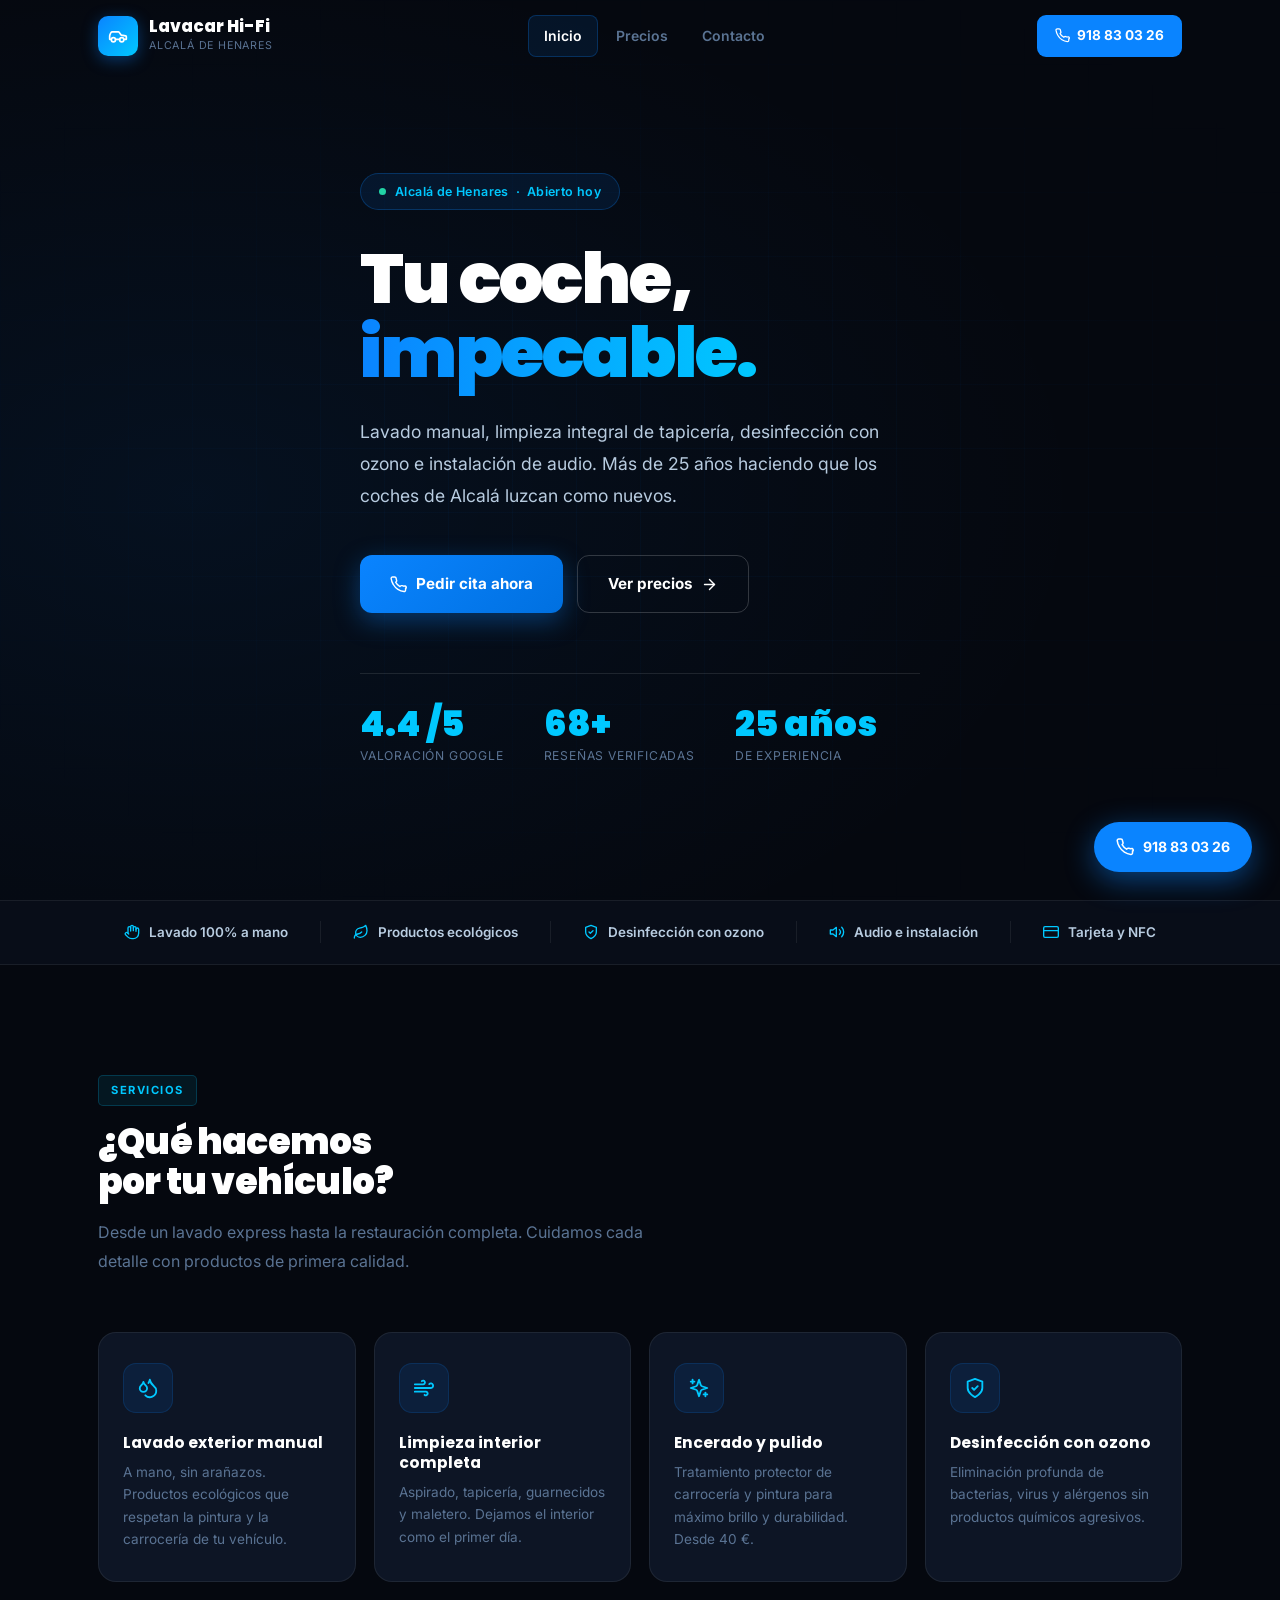
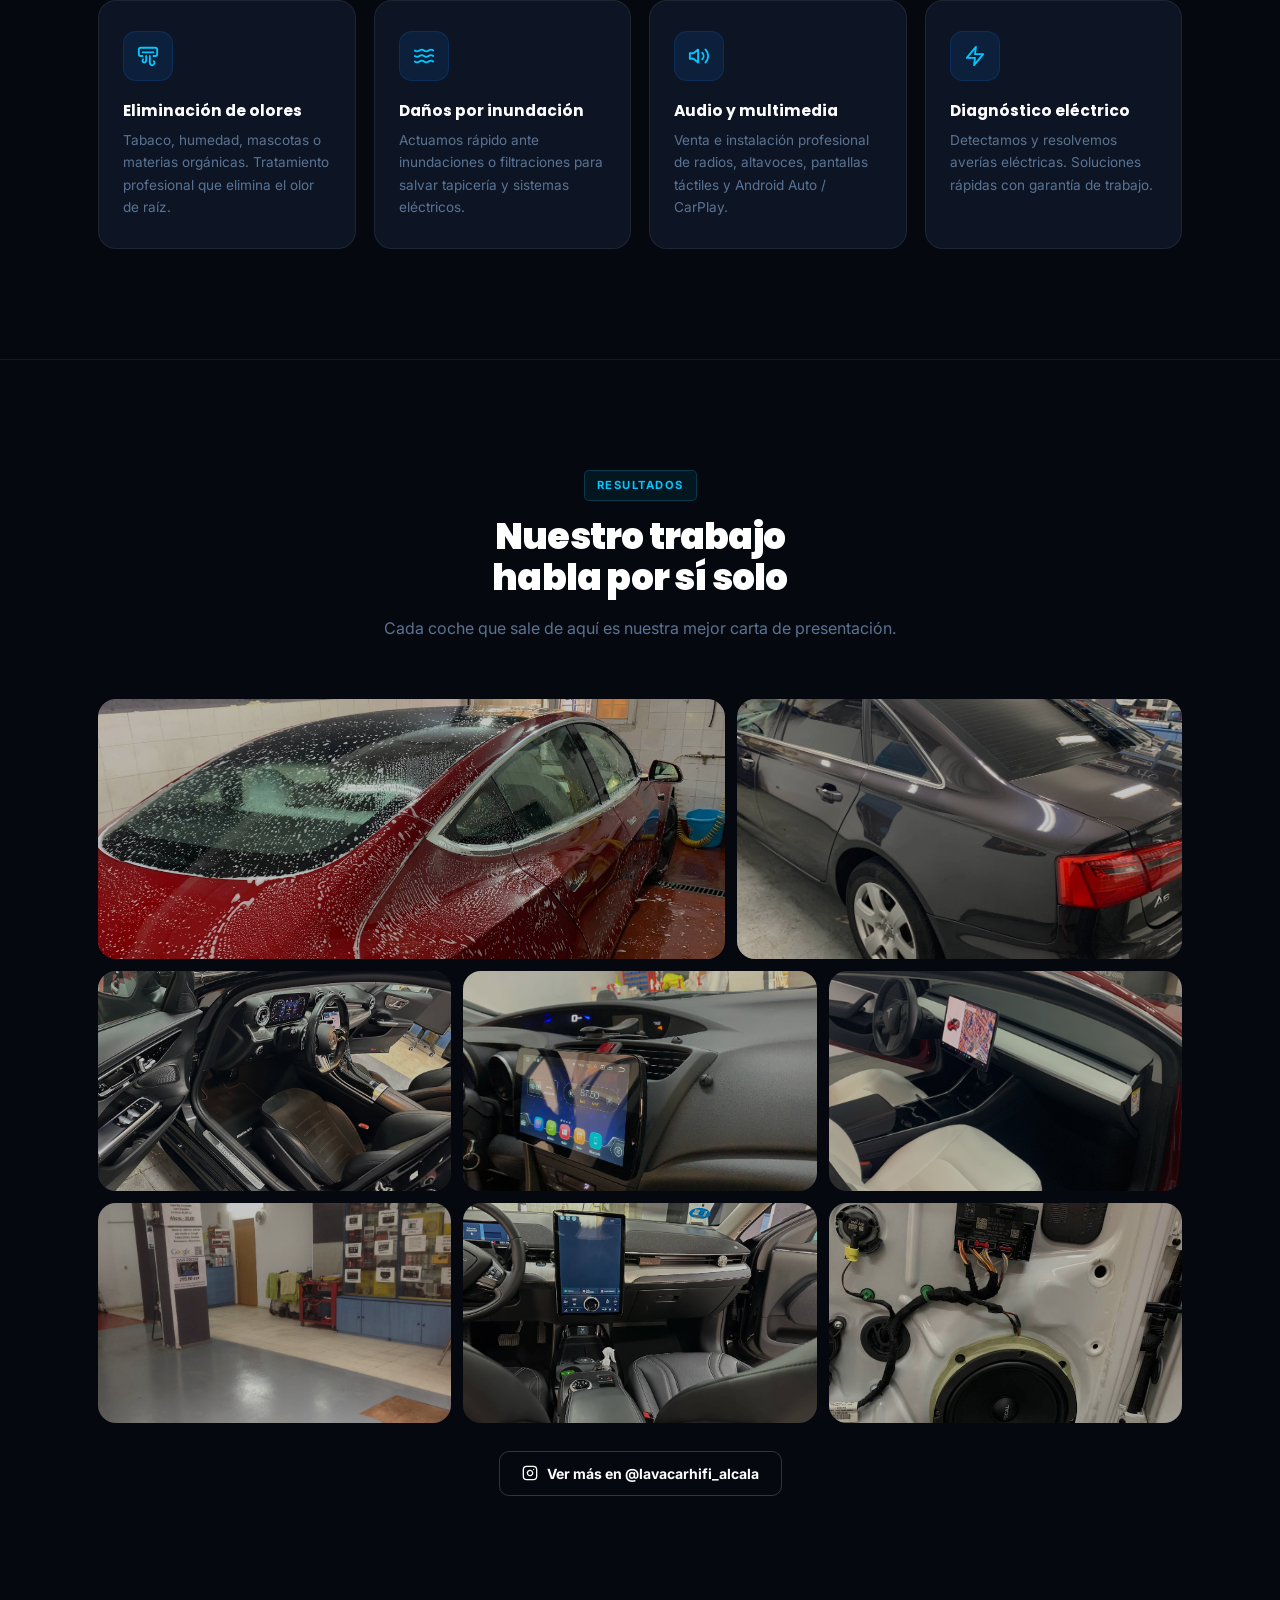
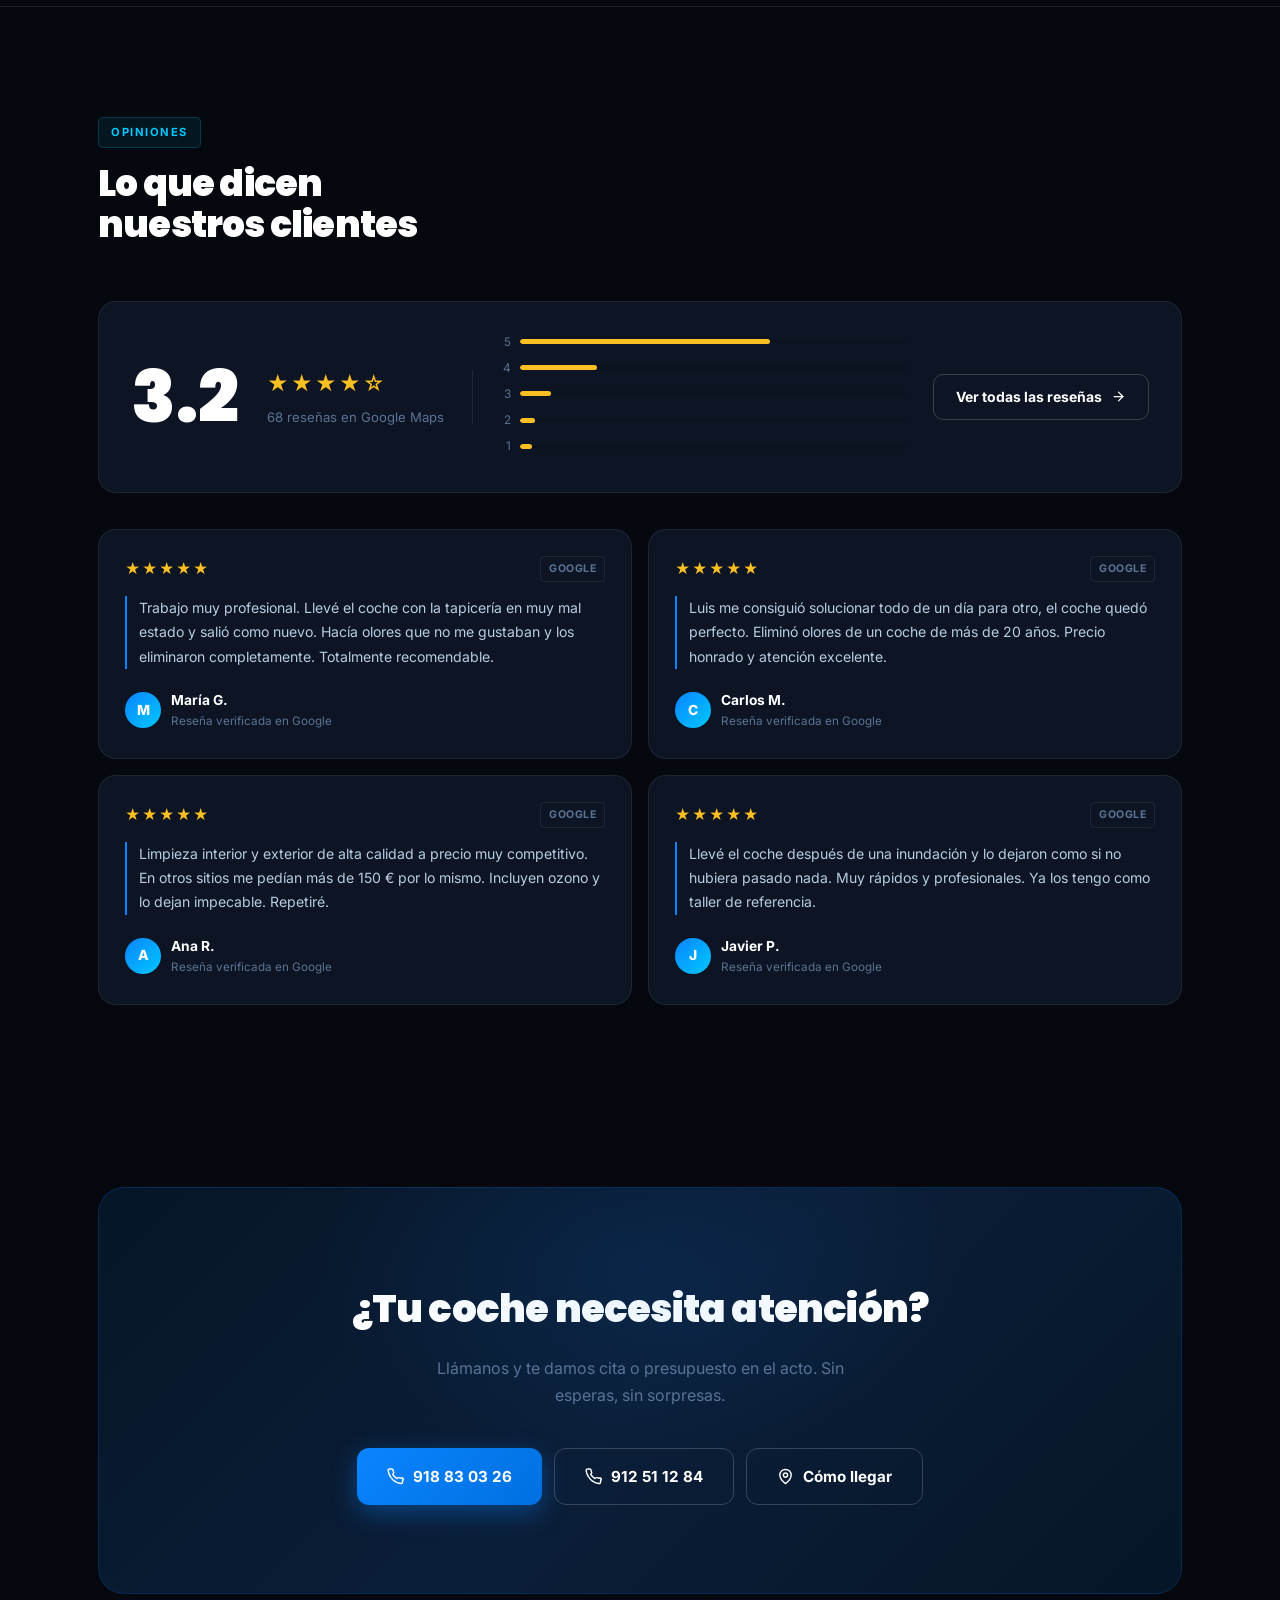
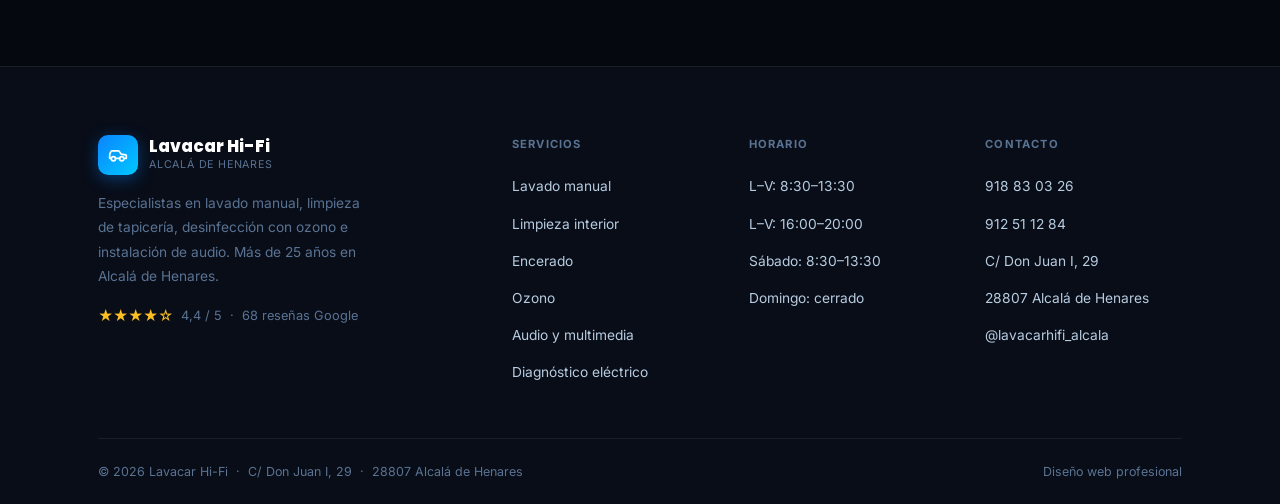
==== index.html @ 67d6c5c6 "Lavacar Hi-Fi — web profesional lista para presentar" ====
﻿<!DOCTYPE html>
<html lang="es">
<head>
  <meta charset="UTF-8"/>
  <meta name="viewport" content="width=device-width, initial-scale=1.0"/>
  <meta name="description" content="Lavacar Hi-Fi — Lavado manual, limpieza integral, desinfección con ozono e instalación de audio en Alcalá de Henares. 4,4 en Google, 25 años de experiencia."/>
  <title>Lavacar Hi-Fi | Lavado y Detailing — Alcalá de Henares</title>
  <link rel="stylesheet" href="style.css"/>
</head>
<body>
<!-- SVG sprite icons -->
<svg xmlns="http://www.w3.org/2000/svg" style="display:none" aria-hidden="true">

  <symbol id="i-car" viewBox="0 0 24 24" fill="none" stroke="currentColor" stroke-width="2" stroke-linecap="round" stroke-linejoin="round">
    <path d="M14 16H9m10 0h3v-3.15a1 1 0 0 0-.84-.99L16 11l-2.7-3.6A1 1 0 0 0 12.5 7H5.24a2 2 0 0 0-1.8 1.1l-.8 1.63A6 6 0 0 0 2 12.42V16h2"/>
    <circle cx="6.5" cy="16.5" r="2.5"/>
    <circle cx="16.5" cy="16.5" r="2.5"/>
  </symbol>

  <symbol id="i-phone" viewBox="0 0 24 24" fill="none" stroke="currentColor" stroke-width="2" stroke-linecap="round" stroke-linejoin="round">
    <path d="M22 16.92v3a2 2 0 0 1-2.18 2 19.79 19.79 0 0 1-8.63-3.07A19.5 19.5 0 0 1 4.69 12 19.8 19.8 0 0 1 1.63 3.48 2 2 0 0 1 3.6 1.32h3a2 2 0 0 1 2 1.72c.127.96.361 1.903.7 2.81a2 2 0 0 1-.45 2.11L8.09 8.91a16 16 0 0 0 6 6l.76-.76a2 2 0 0 1 2.11-.45c.907.339 1.85.573 2.81.7A2 2 0 0 1 22 17.92z"/>
  </symbol>

  <symbol id="i-hand" viewBox="0 0 24 24" fill="none" stroke="currentColor" stroke-width="2" stroke-linecap="round" stroke-linejoin="round">
    <path d="M18 11V6a2 2 0 0 0-2-2 2 2 0 0 0-2 2"/>
    <path d="M14 10V4a2 2 0 0 0-2-2 2 2 0 0 0-2 2v2"/>
    <path d="M10 10.5V6a2 2 0 0 0-2-2 2 2 0 0 0-2 2v8"/>
    <path d="M18 8a2 2 0 1 1 4 0v6a8 8 0 0 1-8 8h-2c-2.8 0-4.5-.86-5.99-2.34l-3.6-3.6a2 2 0 0 1 2.83-2.82L7 15"/>
  </symbol>

  <symbol id="i-leaf" viewBox="0 0 24 24" fill="none" stroke="currentColor" stroke-width="2" stroke-linecap="round" stroke-linejoin="round">
    <path d="M11 20A7 7 0 0 1 9.8 6.1C15.5 5 17 4.48 19 2c1 2 2 4.18 2 8 0 5.5-4.78 10-10 10z"/>
    <path d="M2 21c0-3 1.85-5.36 5.08-6C9.5 14.52 12 13 13 12"/>
  </symbol>

  <symbol id="i-shield-check" viewBox="0 0 24 24" fill="none" stroke="currentColor" stroke-width="2" stroke-linecap="round" stroke-linejoin="round">
    <path d="M12 22s8-4 8-10V5l-8-3-8 3v7c0 6 8 10 8 10z"/>
    <path d="m9 12 2 2 4-4"/>
  </symbol>

  <symbol id="i-volume-2" viewBox="0 0 24 24" fill="none" stroke="currentColor" stroke-width="2" stroke-linecap="round" stroke-linejoin="round">
    <polygon points="11 5 6 9 2 9 2 15 6 15 11 19 11 5"/>
    <path d="M15.54 8.46a5 5 0 0 1 0 7.07"/>
    <path d="M19.07 4.93a10 10 0 0 1 0 14.14"/>
  </symbol>

  <symbol id="i-credit-card" viewBox="0 0 24 24" fill="none" stroke="currentColor" stroke-width="2" stroke-linecap="round" stroke-linejoin="round">
    <rect x="1" y="4" width="22" height="16" rx="2" ry="2"/>
    <line x1="1" y1="10" x2="23" y2="10"/>
  </symbol>

  <symbol id="i-droplets" viewBox="0 0 24 24" fill="none" stroke="currentColor" stroke-width="2" stroke-linecap="round" stroke-linejoin="round">
    <path d="M7 16.3c2.2 0 4-1.83 4-4.05 0-1.16-.57-2.26-1.71-3.19S7.29 6.75 7 5.3c-.29 1.45-1.14 2.84-2.29 3.76S3 11.1 3 12.25c0 2.22 1.8 4.05 4 4.05z"/>
    <path d="M12.56 6.6A10.97 10.97 0 0 0 14 3.02c.5 2.5 2 4.9 4 6.5s3 3.5 3 5.5a6.98 6.98 0 0 1-11.91 4.97"/>
  </symbol>

  <symbol id="i-wind" viewBox="0 0 24 24" fill="none" stroke="currentColor" stroke-width="2" stroke-linecap="round" stroke-linejoin="round">
    <path d="M17.7 7.7a2.5 2.5 0 1 1 1.8 4.3H2"/>
    <path d="M9.6 4.6A2 2 0 1 1 11 8H2"/>
    <path d="M12.6 19.4A2 2 0 1 0 14 16H2"/>
  </symbol>

  <symbol id="i-sparkles" viewBox="0 0 24 24" fill="none" stroke="currentColor" stroke-width="2" stroke-linecap="round" stroke-linejoin="round">
    <path d="m12 3-1.912 5.813a2 2 0 0 1-1.275 1.275L3 12l5.813 1.912a2 2 0 0 1 1.275 1.275L12 21l1.912-5.813a2 2 0 0 1 1.275-1.275L21 12l-5.813-1.912a2 2 0 0 1-1.275-1.275L12 3Z"/>
    <path d="M5 3v4"/>
    <path d="M19 17v4"/>
    <path d="M3 5h4"/>
    <path d="M17 19h4"/>
  </symbol>

  <symbol id="i-air-vent" viewBox="0 0 24 24" fill="none" stroke="currentColor" stroke-width="2" stroke-linecap="round" stroke-linejoin="round">
    <path d="M6 12H4a2 2 0 0 1-2-2V5a2 2 0 0 1 2-2h16a2 2 0 0 1 2 2v5a2 2 0 0 1-2 2h-2"/>
    <path d="M6 8h12"/>
    <path d="M18.3 17.7a2.5 2.5 0 0 1-3.16 3.83 2.53 2.53 0 0 1-1.14-2V12"/>
    <path d="M6.6 15.6A2 2 0 1 0 10 17v-5"/>
  </symbol>

  <symbol id="i-waves" viewBox="0 0 24 24" fill="none" stroke="currentColor" stroke-width="2" stroke-linecap="round" stroke-linejoin="round">
    <path d="M2 6c.6.5 1.2 1 2.5 1C7 7 7 5 9.5 5c2.6 0 2.4 2 5 2 2.5 0 2.5-2 5-2 1.3 0 1.9.5 2.5 1"/>
    <path d="M2 12c.6.5 1.2 1 2.5 1 2.5 0 2.5-2 5-2 2.6 0 2.4 2 5 2 2.5 0 2.5-2 5-2 1.3 0 1.9.5 2.5 1"/>
    <path d="M2 18c.6.5 1.2 1 2.5 1 2.5 0 2.5-2 5-2 2.6 0 2.4 2 5 2 2.5 0 2.5-2 5-2 1.3 0 1.9.5 2.5 1"/>
  </symbol>

  <symbol id="i-zap" viewBox="0 0 24 24" fill="none" stroke="currentColor" stroke-width="2" stroke-linecap="round" stroke-linejoin="round">
    <polygon points="13 2 3 14 12 14 11 22 21 10 12 10 13 2"/>
  </symbol>

  <symbol id="i-instagram" viewBox="0 0 24 24" fill="none" stroke="currentColor" stroke-width="2" stroke-linecap="round" stroke-linejoin="round">
    <rect x="2" y="2" width="20" height="20" rx="5" ry="5"/>
    <path d="M16 11.37A4 4 0 1 1 12.63 8 4 4 0 0 1 16 11.37z"/>
    <line x1="17.5" y1="6.5" x2="17.51" y2="6.5"/>
  </symbol>

  <symbol id="i-arrow-right" viewBox="0 0 24 24" fill="none" stroke="currentColor" stroke-width="2" stroke-linecap="round" stroke-linejoin="round">
    <line x1="5" y1="12" x2="19" y2="12"/>
    <polyline points="12 5 19 12 12 19"/>
  </symbol>

  <symbol id="i-award" viewBox="0 0 24 24" fill="none" stroke="currentColor" stroke-width="2" stroke-linecap="round" stroke-linejoin="round">
    <circle cx="12" cy="8" r="6"/>
    <path d="M15.477 12.89 17 22l-5-3-5 3 1.523-9.11"/>
  </symbol>

  <symbol id="i-smartphone" viewBox="0 0 24 24" fill="none" stroke="currentColor" stroke-width="2" stroke-linecap="round" stroke-linejoin="round">
    <rect x="5" y="2" width="14" height="20" rx="2" ry="2"/>
    <line x1="12" y1="18" x2="12.01" y2="18"/>
  </symbol>

  <symbol id="i-map-pin" viewBox="0 0 24 24" fill="none" stroke="currentColor" stroke-width="2" stroke-linecap="round" stroke-linejoin="round">
    <path d="M20 10c0 6-8 12-8 12s-8-6-8-12a8 8 0 0 1 16 0Z"/>
    <circle cx="12" cy="10" r="3"/>
  </symbol>

  <symbol id="i-star" viewBox="0 0 24 24" fill="none" stroke="currentColor" stroke-width="2" stroke-linecap="round" stroke-linejoin="round">
    <polygon points="12 2 15.09 8.26 22 9.27 17 14.14 18.18 21.02 12 17.77 5.82 21.02 7 14.14 2 9.27 8.91 8.26 12 2"/>
  </symbol>

  <symbol id="i-external-link" viewBox="0 0 24 24" fill="none" stroke="currentColor" stroke-width="2" stroke-linecap="round" stroke-linejoin="round">
    <path d="M18 13v6a2 2 0 0 1-2 2H5a2 2 0 0 1-2-2V8a2 2 0 0 1 2-2h6"/>
    <polyline points="15 3 21 3 21 9"/>
    <line x1="10" y1="14" x2="21" y2="3"/>
  </symbol>

  <symbol id="i-info" viewBox="0 0 24 24" fill="none" stroke="currentColor" stroke-width="2" stroke-linecap="round" stroke-linejoin="round">
    <circle cx="12" cy="12" r="10"/>
    <line x1="12" y1="16" x2="12" y2="12"/>
    <line x1="12" y1="8" x2="12.01" y2="8"/>
  </symbol>

  <symbol id="i-navigation" viewBox="0 0 24 24" fill="none" stroke="currentColor" stroke-width="2" stroke-linecap="round" stroke-linejoin="round">
    <polygon points="3 11 22 2 13 21 11 13 3 11"/>
  </symbol>

</svg>


<!-- Botón flotante -->
<a href="tel:918830326" class="float-btn" aria-label="Llamar ahora">
  <span class="icon"><svg class="icon" width="18" height="18"><use href="#i-phone"></use></svg></span>
  <span class="float-btn-text">918 83 03 26</span>
</a>

<!-- HEADER -->
<header id="header">
  <div class="container">
    <div class="header-inner">
      <a href="index.html" class="logo">
        <div class="logo-mark">
          <svg class="icon" width="20" height="20"><use href="#i-car"></use></svg>
        </div>
        <div>
          <div class="logo-name">Lavacar Hi-Fi</div>
          <div class="logo-sub">Alcalá de Henares</div>
        </div>
      </a>
      <nav class="nav-links">
        <a href="index.html" class="active">Inicio</a>
        <a href="precios.html">Precios</a>
        <a href="contacto.html">Contacto</a>
      </nav>
      <div class="nav-cta">
        <a href="tel:918830326" class="btn-nav-call">
          <svg class="icon" width="15" height="15"><use href="#i-phone"></use></svg>
          918 83 03 26
        </a>
        <button class="hamburger" aria-label="Abrir menú">
          <span></span><span></span><span></span>
        </button>
      </div>
    </div>
  </div>
</header>

<nav class="mobile-nav" aria-hidden="true">
  <a href="index.html">Inicio</a>
  <a href="precios.html">Precios</a>
  <a href="contacto.html">Contacto</a>
  <a href="tel:918830326" class="mobile-nav-call">918 83 03 26</a>
</nav>

<!-- HERO -->
<section class="hero">
  <div class="hero-bg"></div>
  <div class="hero-overlay"></div>
  <div class="hero-grid-lines"></div>
  <div class="container">
    <div class="hero-content">
      <div class="hero-eyebrow">
        <span class="pulse-dot"></span>
        Alcalá de Henares &nbsp;·&nbsp; Abierto hoy
      </div>
      <h1>Tu coche,<br/><span class="gradient-text">impecable.</span></h1>
      <p class="hero-desc">
        Lavado manual, limpieza integral de tapicería, desinfección con ozono e instalación de audio. Más de 25 años haciendo que los coches de Alcalá luzcan como nuevos.
      </p>
      <div class="hero-buttons">
        <a href="tel:918830326" class="btn btn-primary">
          <svg class="icon" width="17" height="17"><use href="#i-phone"></use></svg>
          Pedir cita ahora
        </a>
        <a href="precios.html" class="btn btn-outline">
          Ver precios
          <svg class="icon" width="17" height="17"><use href="#i-arrow-right"></use></svg>
        </a>
      </div>
      <div class="hero-stats">
        <div class="hero-stat">
          <div class="num"><span data-count="4.4" data-dec="1" data-suffix="">4.4</span> <span>/5</span></div>
          <div class="lbl">Valoración Google</div>
        </div>
        <div class="hero-stat">
          <div class="num"><span data-count="68" data-suffix="+">68+</span></div>
          <div class="lbl">Reseñas verificadas</div>
        </div>
        <div class="hero-stat">
          <div class="num"><span data-count="25" data-suffix="">25</span> <span>años</span></div>
          <div class="lbl">De experiencia</div>
        </div>
      </div>
    </div>
  </div>
</section>

<!-- TRUST BAR -->
<div class="trust-bar">
  <div class="container">
    <div class="trust-items">
      <div class="trust-item">
        <span class="icon"><svg class="icon" width="16" height="16"><use href="#i-hand"></use></svg></span>
        Lavado 100% a mano
      </div>
      <div class="trust-sep"></div>
      <div class="trust-item">
        <span class="icon"><svg class="icon" width="16" height="16"><use href="#i-leaf"></use></svg></span>
        Productos ecológicos
      </div>
      <div class="trust-sep"></div>
      <div class="trust-item">
        <span class="icon"><svg class="icon" width="16" height="16"><use href="#i-shield-check"></use></svg></span>
        Desinfección con ozono
      </div>
      <div class="trust-sep"></div>
      <div class="trust-item">
        <span class="icon"><svg class="icon" width="16" height="16"><use href="#i-volume-2"></use></svg></span>
        Audio e instalación
      </div>
      <div class="trust-sep"></div>
      <div class="trust-item">
        <span class="icon"><svg class="icon" width="16" height="16"><use href="#i-credit-card"></use></svg></span>
        Tarjeta y NFC
      </div>
    </div>
  </div>
</div>

<!-- SERVICIOS -->
<section class="section">
  <div class="container">
    <div class="sec-head reveal">
      <span class="sec-tag">Servicios</span>
      <h2 class="sec-title">¿Qué hacemos<br/>por tu vehículo?</h2>
      <p class="sec-sub">Desde un lavado express hasta la restauración completa. Cuidamos cada detalle con productos de primera calidad.</p>
    </div>
    <div class="services-grid">
      <div class="service-card reveal d1">
        <div class="sc-icon"><svg class="icon" width="22" height="22"><use href="#i-droplets"></use></svg></div>
        <h3>Lavado exterior manual</h3>
        <p>A mano, sin arañazos. Productos ecológicos que respetan la pintura y la carrocería de tu vehículo.</p>
      </div>
      <div class="service-card reveal d2">
        <div class="sc-icon"><svg class="icon" width="22" height="22"><use href="#i-wind"></use></svg></div>
        <h3>Limpieza interior completa</h3>
        <p>Aspirado, tapicería, guarnecidos y maletero. Dejamos el interior como el primer día.</p>
      </div>
      <div class="service-card reveal d3">
        <div class="sc-icon"><svg class="icon" width="22" height="22"><use href="#i-sparkles"></use></svg></div>
        <h3>Encerado y pulido</h3>
        <p>Tratamiento protector de carrocería y pintura para máximo brillo y durabilidad. Desde 40&nbsp;€.</p>
      </div>
      <div class="service-card reveal d4">
        <div class="sc-icon"><svg class="icon" width="22" height="22"><use href="#i-shield-check"></use></svg></div>
        <h3>Desinfección con ozono</h3>
        <p>Eliminación profunda de bacterias, virus y alérgenos sin productos químicos agresivos.</p>
      </div>
      <div class="service-card reveal d5">
        <div class="sc-icon"><svg class="icon" width="22" height="22"><use href="#i-air-vent"></use></svg></div>
        <h3>Eliminación de olores</h3>
        <p>Tabaco, humedad, mascotas o materias orgánicas. Tratamiento profesional que elimina el olor de raíz.</p>
      </div>
      <div class="service-card reveal d6">
        <div class="sc-icon"><svg class="icon" width="22" height="22"><use href="#i-waves"></use></svg></div>
        <h3>Daños por inundación</h3>
        <p>Actuamos rápido ante inundaciones o filtraciones para salvar tapicería y sistemas eléctricos.</p>
      </div>
      <div class="service-card reveal d7">
        <div class="sc-icon"><svg class="icon" width="22" height="22"><use href="#i-volume-2"></use></svg></div>
        <h3>Audio y multimedia</h3>
        <p>Venta e instalación profesional de radios, altavoces, pantallas táctiles y Android Auto / CarPlay.</p>
      </div>
      <div class="service-card reveal d8">
        <div class="sc-icon"><svg class="icon" width="22" height="22"><use href="#i-zap"></use></svg></div>
        <h3>Diagnóstico eléctrico</h3>
        <p>Detectamos y resolvemos averías eléctricas. Soluciones rápidas con garantía de trabajo.</p>
      </div>
    </div>
  </div>
</section>

<div class="divider"></div>

<!-- GALERÍA -->
<section class="section">
  <div class="container">
    <div class="sec-head center reveal">
      <span class="sec-tag">Resultados</span>
      <h2 class="sec-title">Nuestro trabajo<br/>habla por sí solo</h2>
      <p class="sec-sub">Cada coche que sale de aquí es nuestra mejor carta de presentación.</p>
    </div>
    <div class="gallery-grid reveal">
      <div class="g-item">
        <img src="img/LAVADO.png" alt="Lavado exterior a mano — Tesla rojo en proceso"/>
        <div class="g-label">Lavado exterior en proceso</div>
      </div>
      <div class="g-item">
        <img src="img/EXTERIORA6.png" alt="Resultado exterior — Audi A6 tras el lavado"/>
        <div class="g-label">Resultado exterior — Audi A6</div>
      </div>
      <div class="g-item">
        <img src="img/MERCEDES.png" alt="Limpieza interior — Mercedes clase S"/>
        <div class="g-label">Limpieza interior — Mercedes</div>
      </div>
      <div class="g-item">
        <img src="img/CARPLAY.png" alt="Instalación de pantalla multimedia con CarPlay"/>
        <div class="g-label">Instalación multimedia — CarPlay</div>
      </div>
      <div class="g-item">
        <img src="img/InteriorTesla.png" alt="Interior Tesla Model 3 tras limpieza integral"/>
        <div class="g-label">Interior Tesla — resultado final</div>
      </div>
      <div class="g-item">
        <img src="img/local.png" alt="Instalaciones de Lavacar Hi-Fi en Alcalá de Henares"/>
        <div class="g-label">Nuestras instalaciones</div>
      </div>
      <div class="g-item">
        <img src="img/PORSCHE2.png" alt="Limpieza interior — salpicadero con pantalla táctil"/>
        <div class="g-label">Limpieza interior — Range Rover</div>
      </div>
      <div class="g-item">
        <img src="img/audio.png" alt="Instalación profesional de sistema de audio"/>
        <div class="g-label">Instalación de audio</div>
      </div>
    </div>
    <div style="text-align:center; margin-top:28px;" class="reveal">
      <a href="https://www.instagram.com/lavacarhifi_alcala/" target="_blank" rel="noopener" class="btn btn-outline btn-sm">
        <svg class="icon" width="16" height="16"><use href="#i-instagram"></use></svg>
        Ver más en @lavacarhifi_alcala
      </a>
    </div>
  </div>
</section>

<div class="divider"></div>

<!-- RESEÑAS -->
<section class="section">
  <div class="container">
    <div class="sec-head reveal">
      <span class="sec-tag">Opiniones</span>
      <h2 class="sec-title">Lo que dicen<br/>nuestros clientes</h2>
    </div>
    <div class="rating-banner reveal">
      <div class="rb-score" data-count="4.4" data-dec="1" data-suffix="">4.4</div>
      <div class="rb-stars-wrap">
        <div class="rb-stars">★★★★☆</div>
        <div class="rb-label">68 reseñas en Google Maps</div>
      </div>
      <div class="rb-sep"></div>
      <div class="rb-bars">
        <div class="rbar"><span>5</span><div class="rbar-track"><div class="rbar-fill" style="width:65%"></div></div></div>
        <div class="rbar"><span>4</span><div class="rbar-track"><div class="rbar-fill" style="width:20%"></div></div></div>
        <div class="rbar"><span>3</span><div class="rbar-track"><div class="rbar-fill" style="width:8%"></div></div></div>
        <div class="rbar"><span>2</span><div class="rbar-track"><div class="rbar-fill" style="width:4%"></div></div></div>
        <div class="rbar"><span>1</span><div class="rbar-track"><div class="rbar-fill" style="width:3%"></div></div></div>
      </div>
      <div class="rb-action">
        <a href="https://maps.google.com/?q=Lavacar+Hi-Fi+Alcalá+de+Henares" target="_blank" rel="noopener" class="btn btn-outline btn-sm">
          Ver todas las reseñas
          <svg class="icon" width="15" height="15"><use href="#i-arrow-right"></use></svg>
        </a>
      </div>
    </div>
    <div class="reviews-grid">
      <div class="review-card reveal d1">
        <div class="rc-top">
          <div class="rc-stars">★★★★★</div>
          <div class="rc-source">Google</div>
        </div>
        <p class="rc-text">Trabajo muy profesional. Llevé el coche con la tapicería en muy mal estado y salió como nuevo. Hacía olores que no me gustaban y los eliminaron completamente. Totalmente recomendable.</p>
        <div class="rc-author">
          <div class="rc-avatar">M</div>
          <div>
            <div class="rc-name">María G.</div>
            <div class="rc-date">Reseña verificada en Google</div>
          </div>
        </div>
      </div>
      <div class="review-card reveal d2">
        <div class="rc-top">
          <div class="rc-stars">★★★★★</div>
          <div class="rc-source">Google</div>
        </div>
        <p class="rc-text">Luis me consiguió solucionar todo de un día para otro, el coche quedó perfecto. Eliminó olores de un coche de más de 20 años. Precio honrado y atención excelente.</p>
        <div class="rc-author">
          <div class="rc-avatar">C</div>
          <div>
            <div class="rc-name">Carlos M.</div>
            <div class="rc-date">Reseña verificada en Google</div>
          </div>
        </div>
      </div>
      <div class="review-card reveal d3">
        <div class="rc-top">
          <div class="rc-stars">★★★★★</div>
          <div class="rc-source">Google</div>
        </div>
        <p class="rc-text">Limpieza interior y exterior de alta calidad a precio muy competitivo. En otros sitios me pedían más de 150&nbsp;€ por lo mismo. Incluyen ozono y lo dejan impecable. Repetiré.</p>
        <div class="rc-author">
          <div class="rc-avatar">A</div>
          <div>
            <div class="rc-name">Ana R.</div>
            <div class="rc-date">Reseña verificada en Google</div>
          </div>
        </div>
      </div>
      <div class="review-card reveal d4">
        <div class="rc-top">
          <div class="rc-stars">★★★★★</div>
          <div class="rc-source">Google</div>
        </div>
        <p class="rc-text">Llevé el coche después de una inundación y lo dejaron como si no hubiera pasado nada. Muy rápidos y profesionales. Ya los tengo como taller de referencia.</p>
        <div class="rc-author">
          <div class="rc-avatar">J</div>
          <div>
            <div class="rc-name">Javier P.</div>
            <div class="rc-date">Reseña verificada en Google</div>
          </div>
        </div>
      </div>
    </div>
  </div>
</section>

<!-- CTA -->
<section class="section-sm">
  <div class="container">
    <div class="cta-sec reveal">
      <h2>¿Tu coche necesita atención?</h2>
      <p>Llámanos y te damos cita o presupuesto en el acto. Sin esperas, sin sorpresas.</p>
      <div class="cta-btns">
        <a href="tel:918830326" class="btn btn-primary">
          <svg class="icon" width="17" height="17"><use href="#i-phone"></use></svg>
          918 83 03 26
        </a>
        <a href="tel:912511284" class="btn btn-outline">
          <svg class="icon" width="17" height="17"><use href="#i-phone"></use></svg>
          912 51 12 84
        </a>
        <a href="contacto.html" class="btn btn-outline">
          <svg class="icon" width="17" height="17"><use href="#i-map-pin"></use></svg>
          Cómo llegar
        </a>
      </div>
    </div>
  </div>
</section>

<!-- FOOTER -->
<footer class="site-footer">
  <div class="container">
    <div class="footer-grid">
      <div class="footer-brand">
        <a href="index.html" class="logo">
          <div class="logo-mark"><svg class="icon" width="20" height="20"><use href="#i-car"></use></svg></div>
          <div>
            <div class="logo-name">Lavacar Hi-Fi</div>
            <div class="logo-sub">Alcalá de Henares</div>
          </div>
        </a>
        <p>Especialistas en lavado manual, limpieza de tapicería, desinfección con ozono e instalación de audio. Más de 25 años en Alcalá de Henares.</p>
        <div class="footer-rating">
          <span class="footer-stars">★★★★☆</span>
          <span>4,4 / 5 &nbsp;·&nbsp; 68 reseñas Google</span>
        </div>
      </div>
      <div class="footer-col">
        <h4>Servicios</h4>
        <ul>
          <li><a href="precios.html">Lavado manual</a></li>
          <li><a href="precios.html">Limpieza interior</a></li>
          <li><a href="precios.html">Encerado</a></li>
          <li><a href="precios.html">Ozono</a></li>
          <li><a href="precios.html">Audio y multimedia</a></li>
          <li><a href="precios.html">Diagnóstico eléctrico</a></li>
        </ul>
      </div>
      <div class="footer-col">
        <h4>Horario</h4>
        <ul>
          <li><a href="contacto.html">L–V: 8:30–13:30</a></li>
          <li><a href="contacto.html">L–V: 16:00–20:00</a></li>
          <li><a href="contacto.html">Sábado: 8:30–13:30</a></li>
          <li><a href="contacto.html">Domingo: cerrado</a></li>
        </ul>
      </div>
      <div class="footer-col">
        <h4>Contacto</h4>
        <ul>
          <li><a href="tel:918830326">918 83 03 26</a></li>
          <li><a href="tel:912511284">912 51 12 84</a></li>
          <li><a href="contacto.html">C/ Don Juan I, 29</a></li>
          <li><a href="contacto.html">28807 Alcalá de Henares</a></li>
          <li><a href="https://instagram.com/lavacarhifi_alcala" target="_blank" rel="noopener">@lavacarhifi_alcala</a></li>
        </ul>
      </div>
    </div>
    <div class="footer-bottom">
      <p>© 2026 Lavacar Hi-Fi &nbsp;·&nbsp; C/ Don Juan I, 29 &nbsp;·&nbsp; 28807 Alcalá de Henares</p>
      <p>Diseño web profesional</p>
    </div>
  </div>
</footer>


<script src="script.js"></script>
</body>
</html>
---- style.css ----
/* ═══════════════════════════════════════════════
   LAVACAR HI-FI — CSS v4.0
   ═══════════════════════════════════════════════ */

@import url('https://fonts.googleapis.com/css2?family=Inter:wght@400;500;600;700;800&family=Poppins:wght@700;800;900&display=swap');

/* ── Variables ── */
:root {
  --bg:      #05080f;
  --bg2:     #080d18;
  --bg3:     #0b1220;
  --card:    #0d1525;
  --card2:   #101a2e;
  --border:  rgba(255,255,255,0.07);
  --border2: rgba(10,132,255,0.22);
  --blue:    #0a84ff;
  --blue2:   #005ecb;
  --cyan:    #00c8ff;
  --gold:    #fbbf24;
  --green:   #22d3a5;
  --red:     #f43f5e;
  --white:   #ffffff;
  --text:    #b8cce0;
  --muted:   #5a7393;
  --r:       12px;
  --r2:      18px;
  --r3:      26px;
}

/* ── Reset ── */
*, *::before, *::after { margin:0; padding:0; box-sizing:border-box; }
html { scroll-behavior:smooth; font-size:16px; }
body {
  font-family:'Inter', system-ui, sans-serif;
  background:var(--bg);
  color:var(--text);
  line-height:1.7;
  -webkit-font-smoothing:antialiased;
  overflow-x:hidden;
}
img { display:block; max-width:100%; }
a   { text-decoration:none; color:inherit; }
ul  { list-style:none; }

/* ── Iconos SVG ── */
.icon {
  display:inline-flex;
  align-items:center;
  justify-content:center;
  flex-shrink:0;
}
svg.icon {
  display:inline-block;
  vertical-align:middle;
  flex-shrink:0;
}

/* ── Utilidades ── */
.container { max-width:1140px; margin:0 auto; padding:0 28px; }
.section    { padding:110px 0; }
.section-sm { padding:72px 0; }

/* ════════════════════════════════════════
   HEADER
════════════════════════════════════════ */
#header {
  position:fixed;
  top:0; left:0; right:0;
  z-index:900;
  transition:background 0.4s, box-shadow 0.4s;
}
#header.scrolled {
  background:rgba(5,8,15,0.96);
  backdrop-filter:blur(20px);
  -webkit-backdrop-filter:blur(20px);
  box-shadow:0 1px 0 var(--border);
}
.header-inner {
  display:flex;
  align-items:center;
  justify-content:space-between;
  height:72px;
  gap:16px;
}

/* Logo */
.logo {
  display:flex;
  align-items:center;
  gap:11px;
  flex-shrink:0;
}
.logo-mark {
  width:40px; height:40px;
  background:linear-gradient(135deg, var(--blue), var(--cyan));
  border-radius:10px;
  display:flex; align-items:center; justify-content:center;
  color:#fff;
  box-shadow:0 4px 16px rgba(10,132,255,0.38);
  flex-shrink:0;
}
.logo-name {
  font-family:'Poppins', sans-serif;
  font-weight:800;
  font-size:1.05rem;
  color:var(--white);
  line-height:1.15;
}
.logo-sub {
  font-size:0.67rem;
  color:var(--muted);
  text-transform:uppercase;
  letter-spacing:0.8px;
}

/* Nav */
.nav-links {
  display:flex;
  gap:2px;
  align-items:center;
}
.nav-links a {
  font-size:0.875rem;
  font-weight:600;
  color:var(--muted);
  padding:8px 15px;
  border-radius:8px;
  border:1px solid transparent;
  transition:all 0.2s;
}
.nav-links a:hover,
.nav-links a.active {
  color:var(--white);
  background:rgba(10,132,255,0.1);
  border-color:rgba(10,132,255,0.25);
}

.nav-cta {
  display:flex;
  align-items:center;
  gap:10px;
}

.btn-nav-call {
  display:inline-flex;
  align-items:center;
  gap:7px;
  background:var(--blue);
  color:var(--white);
  font-weight:700;
  font-size:0.85rem;
  padding:9px 18px;
  border-radius:9px;
  transition:background 0.2s, transform 0.15s;
  white-space:nowrap;
}
.btn-nav-call:hover { background:var(--blue2); transform:translateY(-1px); }

/* Hamburger */
.hamburger {
  display:none;
  flex-direction:column;
  gap:5px;
  cursor:pointer;
  padding:6px;
  background:none;
  border:none;
}
.hamburger span {
  display:block;
  width:24px; height:2px;
  background:var(--white);
  border-radius:2px;
  transition:all 0.3s;
}
.hamburger.open span:nth-child(1) { transform:translateY(7px) rotate(45deg); }
.hamburger.open span:nth-child(2) { opacity:0; transform:scaleX(0); }
.hamburger.open span:nth-child(3) { transform:translateY(-7px) rotate(-45deg); }

/* Mobile nav overlay */
.mobile-nav {
  position:fixed;
  top:72px; left:0; right:0; bottom:0;
  background:rgba(5,8,15,0.98);
  backdrop-filter:blur(20px);
  -webkit-backdrop-filter:blur(20px);
  z-index:800;
  display:flex;
  flex-direction:column;
  align-items:center;
  justify-content:center;
  gap:8px;
  opacity:0;
  pointer-events:none;
  transform:translateY(-8px);
  transition:opacity 0.28s, transform 0.28s;
}
.mobile-nav.open {
  opacity:1;
  pointer-events:all;
  transform:translateY(0);
}
.mobile-nav a {
  font-family:'Poppins', sans-serif;
  font-size:1.8rem;
  font-weight:800;
  color:var(--white);
  padding:12px 28px;
  border-radius:12px;
  transition:color 0.2s, background 0.2s;
  width:100%;
  text-align:center;
}
.mobile-nav a:hover { color:var(--cyan); background:rgba(10,132,255,0.07); }
.mobile-nav .mobile-nav-call {
  font-size:1.1rem;
  color:var(--cyan);
  border:1.5px solid rgba(10,132,255,0.3);
  margin-top:20px;
  width:auto;
  padding:14px 36px;
}

/* ════════════════════════════════════════
   BOTÓN FLOTANTE
════════════════════════════════════════ */
.float-btn {
  position:fixed;
  bottom:28px; right:28px;
  z-index:700;
  display:flex;
  align-items:center;
  gap:9px;
  background:var(--blue);
  color:var(--white);
  font-weight:700;
  font-size:0.88rem;
  padding:13px 22px;
  border-radius:50px;
  box-shadow:0 8px 30px rgba(10,132,255,0.48);
  transition:all 0.25s;
  animation:slideUp 0.5s 0.8s both;
}
.float-btn:hover { transform:translateY(-3px); box-shadow:0 14px 38px rgba(10,132,255,0.58); }
@keyframes slideUp {
  from { opacity:0; transform:translateY(16px); }
  to   { opacity:1; transform:translateY(0); }
}

/* ════════════════════════════════════════
   BOTONES GENÉRICOS
════════════════════════════════════════ */
.btn {
  display:inline-flex;
  align-items:center;
  gap:9px;
  font-family:'Inter', sans-serif;
  font-weight:700;
  font-size:0.95rem;
  padding:15px 30px;
  border-radius:12px;
  transition:all 0.22s;
  cursor:pointer;
  border:none;
  white-space:nowrap;
}
.btn-primary {
  background:linear-gradient(135deg, var(--blue), #0070e0);
  color:var(--white);
  box-shadow:0 8px 26px rgba(10,132,255,0.36);
}
.btn-primary:hover { transform:translateY(-3px); box-shadow:0 14px 34px rgba(10,132,255,0.48); }

.btn-outline {
  background:transparent;
  color:var(--white);
  border:1.5px solid rgba(255,255,255,0.18);
}
.btn-outline:hover { background:rgba(255,255,255,0.06); border-color:rgba(255,255,255,0.36); transform:translateY(-2px); }

.btn-sm { padding:10px 22px; font-size:0.875rem; border-radius:10px; }

/* ════════════════════════════════════════
   HERO
════════════════════════════════════════ */
.hero {
  position:relative;
  min-height:100vh;
  display:flex;
  align-items:center;
  overflow:hidden;
}
.hero-bg {
  position:absolute;
  inset:0;
  background-image:url('https://images.unsplash.com/photo-1607860108855-64acf2078ed9?w=1920&q=90');
  background-size:cover;
  background-position:center;
  filter:brightness(0.2) saturate(1.1);
  transform:scale(1.06);
  transition:transform 9s ease;
}
.hero-bg.loaded { transform:scale(1); }
.hero-overlay {
  position:absolute; inset:0;
  background:
    radial-gradient(ellipse 70% 60% at 15% 55%, rgba(10,132,255,0.07), transparent),
    linear-gradient(155deg, rgba(5,8,15,0.92) 0%, rgba(5,8,15,0.48) 60%, rgba(5,8,15,0.88) 100%);
}
.hero-grid-lines {
  position:absolute; inset:0;
  background-image:
    linear-gradient(rgba(10,132,255,0.035) 1px, transparent 1px),
    linear-gradient(90deg, rgba(10,132,255,0.035) 1px, transparent 1px);
  background-size:64px 64px;
  mask-image:radial-gradient(ellipse 80% 70% at 50% 50%, black 20%, transparent 80%);
}
.hero-content {
  position:relative;
  z-index:2;
  padding:130px 0 90px;
  max-width:720px;
}
.hero-eyebrow {
  display:inline-flex;
  align-items:center;
  gap:9px;
  background:rgba(10,132,255,0.1);
  border:1px solid rgba(10,132,255,0.26);
  border-radius:30px;
  padding:7px 18px;
  font-size:0.78rem;
  font-weight:600;
  color:var(--cyan);
  letter-spacing:0.4px;
  margin-bottom:32px;
}
.pulse-dot {
  width:7px; height:7px;
  background:var(--green);
  border-radius:50%;
  animation:pulse 2s infinite;
  flex-shrink:0;
}
@keyframes pulse {
  0%,100%{ opacity:1; transform:scale(1); }
  50%    { opacity:0.5; transform:scale(1.5); }
}
.hero h1 {
  font-family:'Poppins', sans-serif;
  font-size:clamp(2.8rem, 5.5vw, 4.6rem);
  font-weight:900;
  color:var(--white);
  line-height:1.05;
  letter-spacing:-2px;
  margin-bottom:26px;
}
.hero h1 .gradient-text {
  background:linear-gradient(90deg, var(--blue) 0%, var(--cyan) 100%);
  -webkit-background-clip:text;
  -webkit-text-fill-color:transparent;
  background-clip:text;
}
.hero-desc {
  font-size:1.1rem;
  color:var(--text);
  max-width:560px;
  margin-bottom:44px;
  line-height:1.8;
}
.hero-buttons {
  display:flex;
  gap:14px;
  flex-wrap:wrap;
  margin-bottom:60px;
}
.hero-stats {
  display:flex;
  gap:40px;
  flex-wrap:wrap;
  padding-top:32px;
  border-top:1px solid rgba(255,255,255,0.1);
}
.hero-stat .num {
  font-family:'Poppins', sans-serif;
  font-size:2.2rem;
  font-weight:900;
  color:var(--white);
  line-height:1;
}
.hero-stat .num span { color:var(--cyan); }
.hero-stat .lbl {
  font-size:0.76rem;
  color:var(--muted);
  text-transform:uppercase;
  letter-spacing:0.8px;
  margin-top:5px;
}

/* ════════════════════════════════════════
   TRUST BAR
════════════════════════════════════════ */
.trust-bar {
  background:var(--bg2);
  border-top:1px solid var(--border);
  border-bottom:1px solid var(--border);
  padding:20px 0;
  overflow-x:auto;
  -webkit-overflow-scrolling:touch;
}
.trust-items {
  display:flex;
  align-items:center;
  gap:32px;
  justify-content:center;
  min-width:max-content;
  padding:0 24px;
}
.trust-item {
  display:flex;
  align-items:center;
  gap:9px;
  font-size:0.84rem;
  font-weight:600;
  color:var(--text);
  white-space:nowrap;
}
.trust-item .icon { color:var(--cyan); }
.trust-sep {
  width:1px; height:22px;
  background:var(--border);
  flex-shrink:0;
}

/* ════════════════════════════════════════
   SECTION HEADERS
════════════════════════════════════════ */
.sec-tag {
  display:inline-block;
  font-size:0.7rem;
  font-weight:700;
  letter-spacing:1.5px;
  text-transform:uppercase;
  color:var(--cyan);
  background:rgba(0,200,255,0.08);
  border:1px solid rgba(0,200,255,0.2);
  border-radius:5px;
  padding:5px 12px;
  margin-bottom:16px;
}
.sec-title {
  font-family:'Poppins', sans-serif;
  font-size:clamp(1.85rem, 2.8vw, 2.6rem);
  font-weight:900;
  color:var(--white);
  line-height:1.12;
  letter-spacing:-0.8px;
  margin-bottom:16px;
}
.sec-sub {
  font-size:1rem;
  color:var(--muted);
  max-width:560px;
  line-height:1.8;
}
.sec-head            { margin-bottom:56px; }
.sec-head.center     { text-align:center; }
.sec-head.center .sec-sub { margin:0 auto; }

/* ════════════════════════════════════════
   SERVICIOS
════════════════════════════════════════ */
.services-grid {
  display:grid;
  grid-template-columns:repeat(4, 1fr);
  gap:18px;
}
.service-card {
  background:var(--card);
  border:1px solid var(--border);
  border-radius:var(--r2);
  padding:30px 24px;
  position:relative;
  overflow:hidden;
  transition:transform 0.28s, border-color 0.28s, box-shadow 0.28s;
}
.service-card::before {
  content:'';
  position:absolute;
  top:0; left:0; right:0;
  height:2px;
  background:linear-gradient(90deg, var(--blue), var(--cyan));
  transform:scaleX(0);
  transform-origin:left;
  transition:transform 0.3s;
}
.service-card:hover {
  transform:translateY(-6px);
  border-color:var(--border2);
  box-shadow:0 20px 50px rgba(0,0,0,0.38);
}
.service-card:hover::before { transform:scaleX(1); }
.sc-icon {
  width:50px; height:50px;
  background:rgba(10,132,255,0.1);
  border:1px solid rgba(10,132,255,0.16);
  border-radius:13px;
  display:flex; align-items:center; justify-content:center;
  color:var(--cyan);
  margin-bottom:20px;
}
.service-card h3 {
  font-family:'Poppins', sans-serif;
  font-size:0.97rem;
  font-weight:700;
  color:var(--white);
  margin-bottom:8px;
  line-height:1.3;
}
.service-card p { font-size:0.85rem; color:var(--muted); line-height:1.65; }

/* ════════════════════════════════════════
   GALERÍA
════════════════════════════════════════ */
.gallery-grid {
  display:grid;
  grid-template-columns:repeat(12, 1fr);
  grid-template-rows:260px 220px 220px;
  gap:12px;
}
.g-item { border-radius:var(--r2); overflow:hidden; position:relative; background:var(--card); }
.g-item:nth-child(1) { grid-column:1/8;  grid-row:1/2; }
.g-item:nth-child(2) { grid-column:8/13; grid-row:1/2; }
.g-item:nth-child(3) { grid-column:1/5;  grid-row:2/3; }
.g-item:nth-child(4) { grid-column:5/9;  grid-row:2/3; }
.g-item:nth-child(5) { grid-column:9/13; grid-row:2/3; }
.g-item:nth-child(6) { grid-column:1/5;  grid-row:3/4; }
.g-item:nth-child(7) { grid-column:5/9;  grid-row:3/4; }
.g-item:nth-child(8) { grid-column:9/13; grid-row:3/4; }
.g-item img {
  width:100%; height:100%;
  object-fit:cover;
  transition:transform 0.5s, filter 0.3s;
  filter:brightness(0.78) saturate(1.05);
}
.g-item:hover img { transform:scale(1.06); filter:brightness(0.95) saturate(1.15); }
.g-label {
  position:absolute; bottom:0; left:0; right:0;
  background:linear-gradient(transparent, rgba(5,8,15,0.85));
  color:rgba(255,255,255,0.9);
  font-size:0.82rem;
  font-weight:600;
  padding:28px 16px 14px;
  opacity:0;
  transform:translateY(5px);
  transition:all 0.28s;
}
.g-item:hover .g-label { opacity:1; transform:translateY(0); }

/* ════════════════════════════════════════
   RESEÑAS
════════════════════════════════════════ */
.rating-banner {
  display:flex;
  align-items:center;
  gap:28px;
  background:var(--card);
  border:1px solid var(--border);
  border-radius:var(--r2);
  padding:30px 32px;
  margin-bottom:36px;
  flex-wrap:wrap;
}
.rb-score {
  font-family:'Poppins', sans-serif;
  font-size:4.5rem;
  font-weight:900;
  color:var(--white);
  line-height:1;
  flex-shrink:0;
}
.rb-stars-wrap .rb-stars { color:var(--gold); font-size:1.3rem; letter-spacing:3px; }
.rb-stars-wrap .rb-label { font-size:0.82rem; color:var(--muted); margin-top:5px; }
.rb-sep { width:1px; height:54px; background:var(--border); flex-shrink:0; }
.rb-bars { flex:1; min-width:150px; }
.rbar {
  display:flex; align-items:center; gap:9px; margin-bottom:6px;
}
.rbar span { font-size:0.74rem; color:var(--muted); width:10px; text-align:right; flex-shrink:0; }
.rbar-track {
  flex:1; height:5px;
  background:var(--bg3);
  border-radius:4px; overflow:hidden;
}
.rbar-fill {
  height:100%; background:var(--gold); border-radius:4px;
  transform-origin:left;
  animation:barGrow 1.2s 0.3s both;
}
@keyframes barGrow { from{transform:scaleX(0)} to{transform:scaleX(1)} }
.rb-action { margin-left:auto; }

.reviews-grid {
  display:grid;
  grid-template-columns:repeat(2, 1fr);
  gap:16px;
}
.review-card {
  background:var(--card);
  border:1px solid var(--border);
  border-radius:var(--r2);
  padding:26px;
  transition:border-color 0.22s, transform 0.22s;
}
.review-card:hover { border-color:rgba(251,191,36,0.22); transform:translateY(-4px); }
.rc-top {
  display:flex; align-items:center;
  justify-content:space-between; margin-bottom:14px;
}
.rc-stars { color:var(--gold); font-size:0.92rem; letter-spacing:2px; }
.rc-source {
  font-size:0.66rem; font-weight:700;
  color:var(--muted);
  border:1px solid var(--border);
  border-radius:4px; padding:3px 8px;
  text-transform:uppercase; letter-spacing:0.5px;
}
.rc-text {
  font-size:0.88rem; color:var(--text);
  line-height:1.72; margin-bottom:20px;
  padding-left:12px;
  border-left:2px solid var(--blue);
}
.rc-author { display:flex; align-items:center; gap:10px; }
.rc-avatar {
  width:36px; height:36px; border-radius:50%;
  background:linear-gradient(135deg, var(--blue), var(--cyan));
  display:flex; align-items:center; justify-content:center;
  font-weight:800; font-size:0.87rem; color:white; flex-shrink:0;
}
.rc-name  { font-weight:700; font-size:0.86rem; color:var(--white); }
.rc-date  { font-size:0.73rem; color:var(--muted); }

/* ════════════════════════════════════════
   PRECIOS
════════════════════════════════════════ */
.page-hero-inner {
  padding:130px 0 76px;
  background:linear-gradient(180deg, var(--bg2) 0%, var(--bg) 100%);
  border-bottom:1px solid var(--border);
}
.price-cat {
  background:var(--card);
  border:1px solid var(--border);
  border-radius:var(--r2);
  overflow:hidden;
  margin-bottom:22px;
  transition:border-color 0.2s;
}
.price-cat:hover { border-color:var(--border2); }
.pc-head {
  display:flex; align-items:center; gap:16px;
  padding:24px 28px;
  background:rgba(10,132,255,0.04);
  border-bottom:1px solid var(--border);
}
.pc-head-icon {
  width:46px; height:46px;
  background:rgba(10,132,255,0.1);
  border:1px solid rgba(10,132,255,0.16);
  border-radius:12px;
  display:flex; align-items:center; justify-content:center;
  color:var(--cyan); flex-shrink:0;
}
.pc-head h3 {
  font-family:'Poppins', sans-serif;
  font-size:1rem; font-weight:700;
  color:var(--white); line-height:1.2;
}
.pc-head p { font-size:0.8rem; color:var(--muted); margin-top:2px; }
.pc-rows { padding:4px 0; }
.pc-row {
  display:flex; align-items:center;
  justify-content:space-between;
  padding:17px 28px;
  border-bottom:1px solid rgba(255,255,255,0.035);
  gap:20px;
  transition:background 0.15s;
}
.pc-row:last-child { border-bottom:none; }
.pc-row:hover { background:rgba(255,255,255,0.02); }
.pci h4 { font-size:0.92rem; font-weight:600; color:var(--white); margin-bottom:3px; }
.pci p  { font-size:0.78rem; color:var(--muted); }
.pcp    { text-align:right; flex-shrink:0; }
.pcp .val {
  font-family:'Poppins', sans-serif;
  font-size:1.05rem; font-weight:800;
  color:var(--cyan); white-space:nowrap;
}
.pcp .note { font-size:0.7rem; color:var(--muted); margin-top:2px; }

.badge {
  display:inline-block;
  font-size:0.62rem; font-weight:800;
  letter-spacing:0.8px; text-transform:uppercase;
  border-radius:4px; padding:2px 8px;
  margin-left:8px; vertical-align:middle;
}
.badge-gold  { background:rgba(251,191,36,0.12); color:var(--gold); }
.badge-blue  { background:rgba(10,132,255,0.12); color:var(--cyan); }
.badge-green { background:rgba(34,211,165,0.12); color:var(--green); }

.price-note {
  background:var(--card);
  border-left:3px solid var(--blue);
  border-radius:0 var(--r) var(--r) 0;
  padding:18px 22px;
  font-size:0.88rem; color:var(--text);
  margin-top:28px; line-height:1.7;
}
.price-note a { color:var(--cyan); }

.pay-chips {
  display:flex; flex-wrap:wrap; gap:10px; margin-top:32px;
}
.pay-chip {
  display:flex; align-items:center; gap:8px;
  background:var(--card);
  border:1px solid var(--border);
  border-radius:9px; padding:10px 16px;
  font-size:0.84rem; font-weight:500; color:var(--text);
  transition:border-color 0.2s;
}
.pay-chip .icon { color:var(--cyan); }
.pay-chip:hover { border-color:var(--border2); }

/* ════════════════════════════════════════
   HORARIO
════════════════════════════════════════ */
.hours-layout {
  display:grid;
  grid-template-columns:1.1fr 1fr;
  gap:22px;
  align-items:start;
}
.hours-table {
  background:var(--card);
  border:1px solid var(--border);
  border-radius:var(--r2);
  overflow:hidden;
}
.ht-row {
  display:flex; justify-content:space-between; align-items:center;
  padding:16px 24px;
  border-bottom:1px solid rgba(255,255,255,0.04);
  gap:12px; transition:background 0.15s;
}
.ht-row:last-child { border-bottom:none; }
.ht-row:hover { background:rgba(255,255,255,0.02); }
.ht-row .day   { font-weight:600; font-size:0.9rem; color:var(--white); }
.ht-row .time  { font-size:0.84rem; color:var(--muted); text-align:right; }
.ht-row.highlight { background:rgba(10,132,255,0.06); }
.ht-row.highlight .day { color:var(--cyan); }
.closed { color:var(--red) !important; font-weight:700; }

.hours-info { display:flex; flex-direction:column; gap:14px; }
.hi-card {
  background:var(--card);
  border:1px solid var(--border);
  border-radius:var(--r2);
  padding:24px;
  transition:border-color 0.2s, transform 0.2s;
}
.hi-card:hover { border-color:var(--border2); transform:translateX(4px); }
.hi-card-icon {
  color:var(--cyan); margin-bottom:12px;
}
.hi-card h4 {
  font-size:0.7rem; font-weight:700;
  text-transform:uppercase; letter-spacing:1px;
  color:var(--muted); margin-bottom:8px;
}
.hi-card .val { font-size:0.9rem; font-weight:600; color:var(--white); line-height:1.6; }
.hi-card .val a { color:var(--white); }
.hi-card .val a:hover { color:var(--cyan); }
.hi-card .val-note { font-size:0.83rem; color:var(--muted); font-weight:400; line-height:1.65; margin-top:4px; }

.open-status {
  display:inline-flex; align-items:center; gap:8px;
  background:rgba(34,211,165,0.1);
  border:1px solid rgba(34,211,165,0.24);
  border-radius:30px; padding:8px 16px;
  font-size:0.8rem; font-weight:700;
  color:var(--green); margin-bottom:18px;
}

/* ════════════════════════════════════════
   CONTACTO
════════════════════════════════════════ */
.contact-layout {
  display:grid;
  grid-template-columns:1fr 1.4fr;
  gap:26px;
  align-items:start;
}
.contact-cards { display:flex; flex-direction:column; gap:13px; }
.cc-card {
  background:var(--card);
  border:1px solid var(--border);
  border-radius:var(--r2);
  padding:20px 22px;
  display:flex; align-items:flex-start; gap:14px;
  transition:border-color 0.2s, transform 0.2s;
}
.cc-card:hover { border-color:var(--border2); transform:translateX(5px); }
.cc-icon-wrap {
  width:42px; height:42px;
  background:rgba(10,132,255,0.1);
  border:1px solid rgba(10,132,255,0.16);
  border-radius:11px;
  display:flex; align-items:center; justify-content:center;
  color:var(--cyan); flex-shrink:0;
}
.cc-lbl {
  font-size:0.67rem; font-weight:700;
  text-transform:uppercase; letter-spacing:1px;
  color:var(--muted); margin-bottom:5px;
}
.cc-val { font-size:0.95rem; font-weight:700; color:var(--white); line-height:1.45; }
.cc-val a { color:var(--white); }
.cc-val a:hover { color:var(--cyan); }
.cc-note { font-size:0.76rem; color:var(--muted); margin-top:3px; }

.map-box {
  border-radius:var(--r2);
  overflow:hidden;
  border:1px solid var(--border);
}
.map-box iframe {
  width:100%; height:370px;
  border:none; display:block;
  filter:grayscale(20%) brightness(0.82) contrast(1.05) hue-rotate(183deg) invert(90%);
}
.map-foot {
  background:var(--card2);
  padding:15px 20px;
  display:flex; justify-content:space-between;
  align-items:center; gap:12px; flex-wrap:wrap;
}
.map-foot p { font-size:0.82rem; color:var(--muted); }
.map-foot a { font-size:0.82rem; font-weight:700; color:var(--cyan); }

/* ════════════════════════════════════════
   CTA SECTION
════════════════════════════════════════ */
.cta-sec {
  position:relative;
  background:linear-gradient(135deg, #061628 0%, #0b1e38 50%, #061628 100%);
  border:1px solid rgba(10,132,255,0.16);
  border-radius:var(--r3);
  padding:88px 48px;
  text-align:center; overflow:hidden;
}
.cta-sec::before {
  content:'';
  position:absolute; top:-130px; left:50%;
  transform:translateX(-50%);
  width:700px; height:420px;
  background:radial-gradient(ellipse, rgba(10,132,255,0.09), transparent 65%);
  pointer-events:none;
}
.cta-sec h2 {
  font-family:'Poppins', sans-serif;
  font-size:clamp(1.8rem, 3vw, 2.7rem);
  font-weight:900; color:var(--white);
  letter-spacing:-0.8px; margin-bottom:14px;
}
.cta-sec p { font-size:1rem; color:var(--muted); max-width:460px; margin:0 auto 38px; }
.cta-btns { display:flex; justify-content:center; gap:12px; flex-wrap:wrap; }

/* ════════════════════════════════════════
   FOOTER
════════════════════════════════════════ */
.site-footer {
  background:var(--bg2);
  border-top:1px solid var(--border);
  padding:68px 0 0;
}
.footer-grid {
  display:grid;
  grid-template-columns:1.9fr 1fr 1fr 1fr;
  gap:40px;
  margin-bottom:52px;
}
.footer-brand p {
  font-size:0.86rem; color:var(--muted);
  line-height:1.75; max-width:280px; margin-top:16px;
}
.footer-rating {
  display:flex; align-items:center; gap:8px;
  margin-top:16px; font-size:0.8rem; color:var(--muted);
}
.footer-stars { color:var(--gold); font-size:0.92rem; }
.footer-col h4 {
  font-size:0.7rem; font-weight:700;
  text-transform:uppercase; letter-spacing:1.2px;
  color:var(--muted); margin-bottom:18px;
}
.footer-col ul { display:flex; flex-direction:column; gap:10px; }
.footer-col ul a { font-size:0.86rem; color:var(--text); transition:color 0.2s; }
.footer-col ul a:hover { color:var(--cyan); }
.footer-bottom {
  border-top:1px solid var(--border);
  padding:22px 0;
  display:flex; justify-content:space-between;
  align-items:center; gap:14px; flex-wrap:wrap;
}
.footer-bottom p { font-size:0.78rem; color:var(--muted); }

/* ════════════════════════════════════════
   ANIMACIONES SCROLL
════════════════════════════════════════ */
.reveal        { opacity:0; transform:translateY(28px);  transition:opacity 0.65s ease, transform 0.65s ease; }
.reveal-left   { opacity:0; transform:translateX(-28px); transition:opacity 0.65s ease, transform 0.65s ease; }
.reveal-right  { opacity:0; transform:translateX(28px);  transition:opacity 0.65s ease, transform 0.65s ease; }
.reveal.visible,
.reveal-left.visible,
.reveal-right.visible { opacity:1; transform:translate(0); }

.d1{transition-delay:.08s} .d2{transition-delay:.16s} .d3{transition-delay:.24s}
.d4{transition-delay:.32s} .d5{transition-delay:.40s} .d6{transition-delay:.48s}
.d7{transition-delay:.56s} .d8{transition-delay:.64s}

/* ════════════════════════════════════════
   DIVISOR
════════════════════════════════════════ */
.divider { height:1px; background:var(--border); }

/* ════════════════════════════════════════
   RESPONSIVE — TABLET (≤ 1024px)
════════════════════════════════════════ */
@media (max-width:1024px) {
  .services-grid {
    grid-template-columns:repeat(2, 1fr);
  }
  .gallery-grid {
    grid-template-columns:repeat(2, 1fr);
    grid-template-rows:auto;
  }
  .g-item:nth-child(n) { grid-column:auto !important; grid-row:auto !important; aspect-ratio:16/9; }
  .footer-grid { grid-template-columns:1fr 1fr; gap:32px; }
  .hours-layout   { grid-template-columns:1fr; }
  .contact-layout { grid-template-columns:1fr; }
}

/* ════════════════════════════════════════
   RESPONSIVE — MÓVIL (≤ 640px)
════════════════════════════════════════ */
@media (max-width:640px) {
  .container { padding:0 18px; }
  .section    { padding:72px 0; }
  .section-sm { padding:52px 0; }

  /* Header */
  .nav-links    { display:none; }
  .btn-nav-call { display:none; }
  .hamburger    { display:flex; }

  /* Hero */
  .hero h1       { font-size:2.5rem; letter-spacing:-1.2px; }
  .hero-desc     { font-size:1rem; }
  .hero-stats    { gap:22px; }
  .hero-stat .num{ font-size:1.8rem; }
  .hero-content  { padding:110px 0 70px; }
  .hero-buttons  { flex-direction:column; }
  .hero-buttons .btn { width:100%; justify-content:center; }

  /* Servicios */
  .services-grid { grid-template-columns:1fr; }

  /* Galería */
  .gallery-grid  { grid-template-columns:1fr; grid-template-rows:auto; }
  .g-item        { aspect-ratio:4/3; }
  .g-item:nth-child(n) { grid-column:auto !important; grid-row:auto !important; }

  /* Reseñas */
  .reviews-grid      { grid-template-columns:1fr; }
  .rating-banner     { flex-direction:column; align-items:flex-start; gap:14px; padding:22px; }
  .rb-sep            { display:none; }
  .rb-action         { margin-left:0; }

  /* Precios */
  .pc-row            { flex-direction:column; align-items:flex-start; gap:8px; }
  .pcp               { text-align:left; }
  .pc-head           { padding:18px 20px; }
  .pc-row            { padding:16px 20px; }

  /* CTA */
  .cta-sec           { padding:56px 20px; border-radius:var(--r2); }
  .cta-sec h2        { font-size:1.8rem; }
  .cta-btns          { flex-direction:column; }
  .cta-btns .btn     { width:100%; justify-content:center; }

  /* Footer */
  .footer-grid  { grid-template-columns:1fr; gap:28px; }
  .footer-bottom{ flex-direction:column; text-align:center; gap:6px; }

  /* Botón flotante */
  .float-btn-text { display:none; }
  .float-btn      { padding:14px; border-radius:50%; width:52px; height:52px; justify-content:center; }

  /* Contacto */
  .contact-layout { grid-template-columns:1fr; }
  .map-box iframe { height:260px; }
}

/* ════════════════════════════════════════
   RESPONSIVE — TABLET PORTRAIT (641-860px)
════════════════════════════════════════ */
@media (min-width:641px) and (max-width:860px) {
  .services-grid     { grid-template-columns:repeat(2, 1fr); }
  .reviews-grid      { grid-template-columns:1fr; }
  .footer-grid       { grid-template-columns:1fr 1fr; }
  .hero h1           { font-size:3.2rem; }
  .cta-sec           { padding:64px 32px; }
}
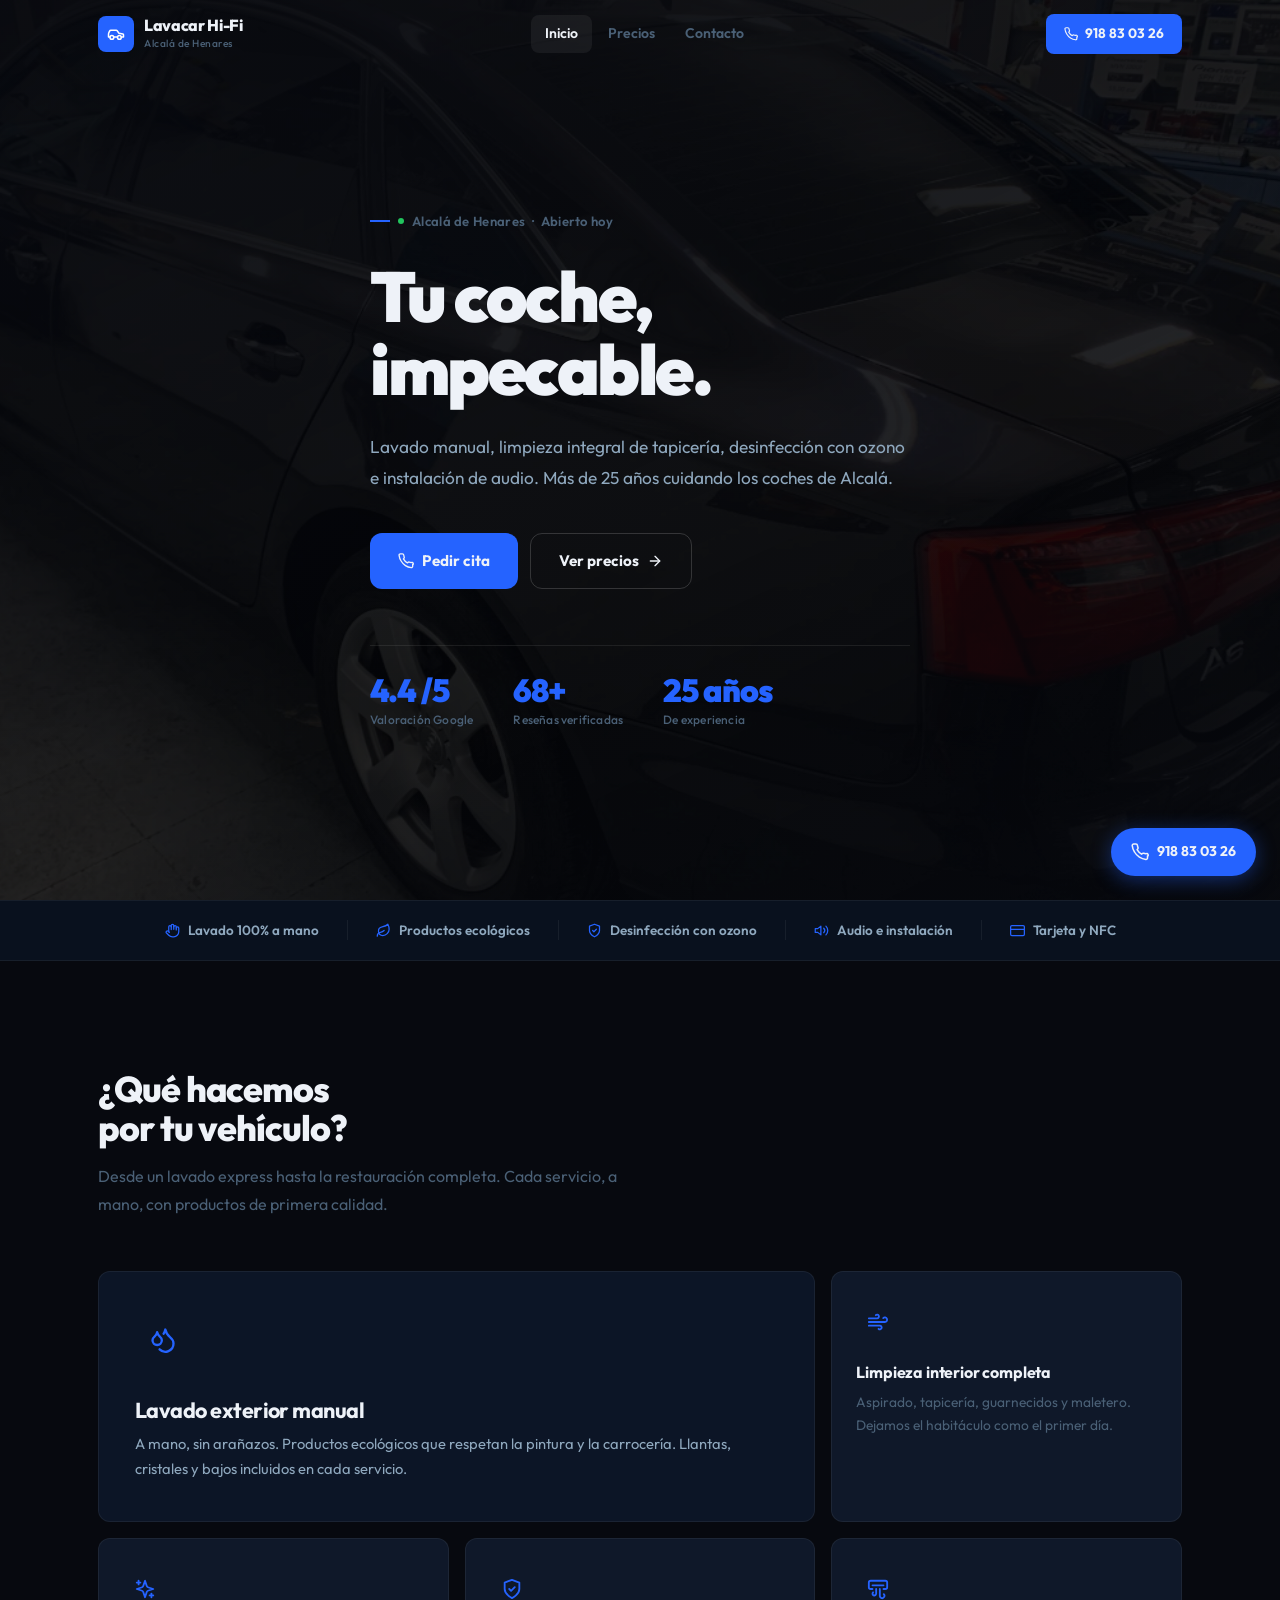
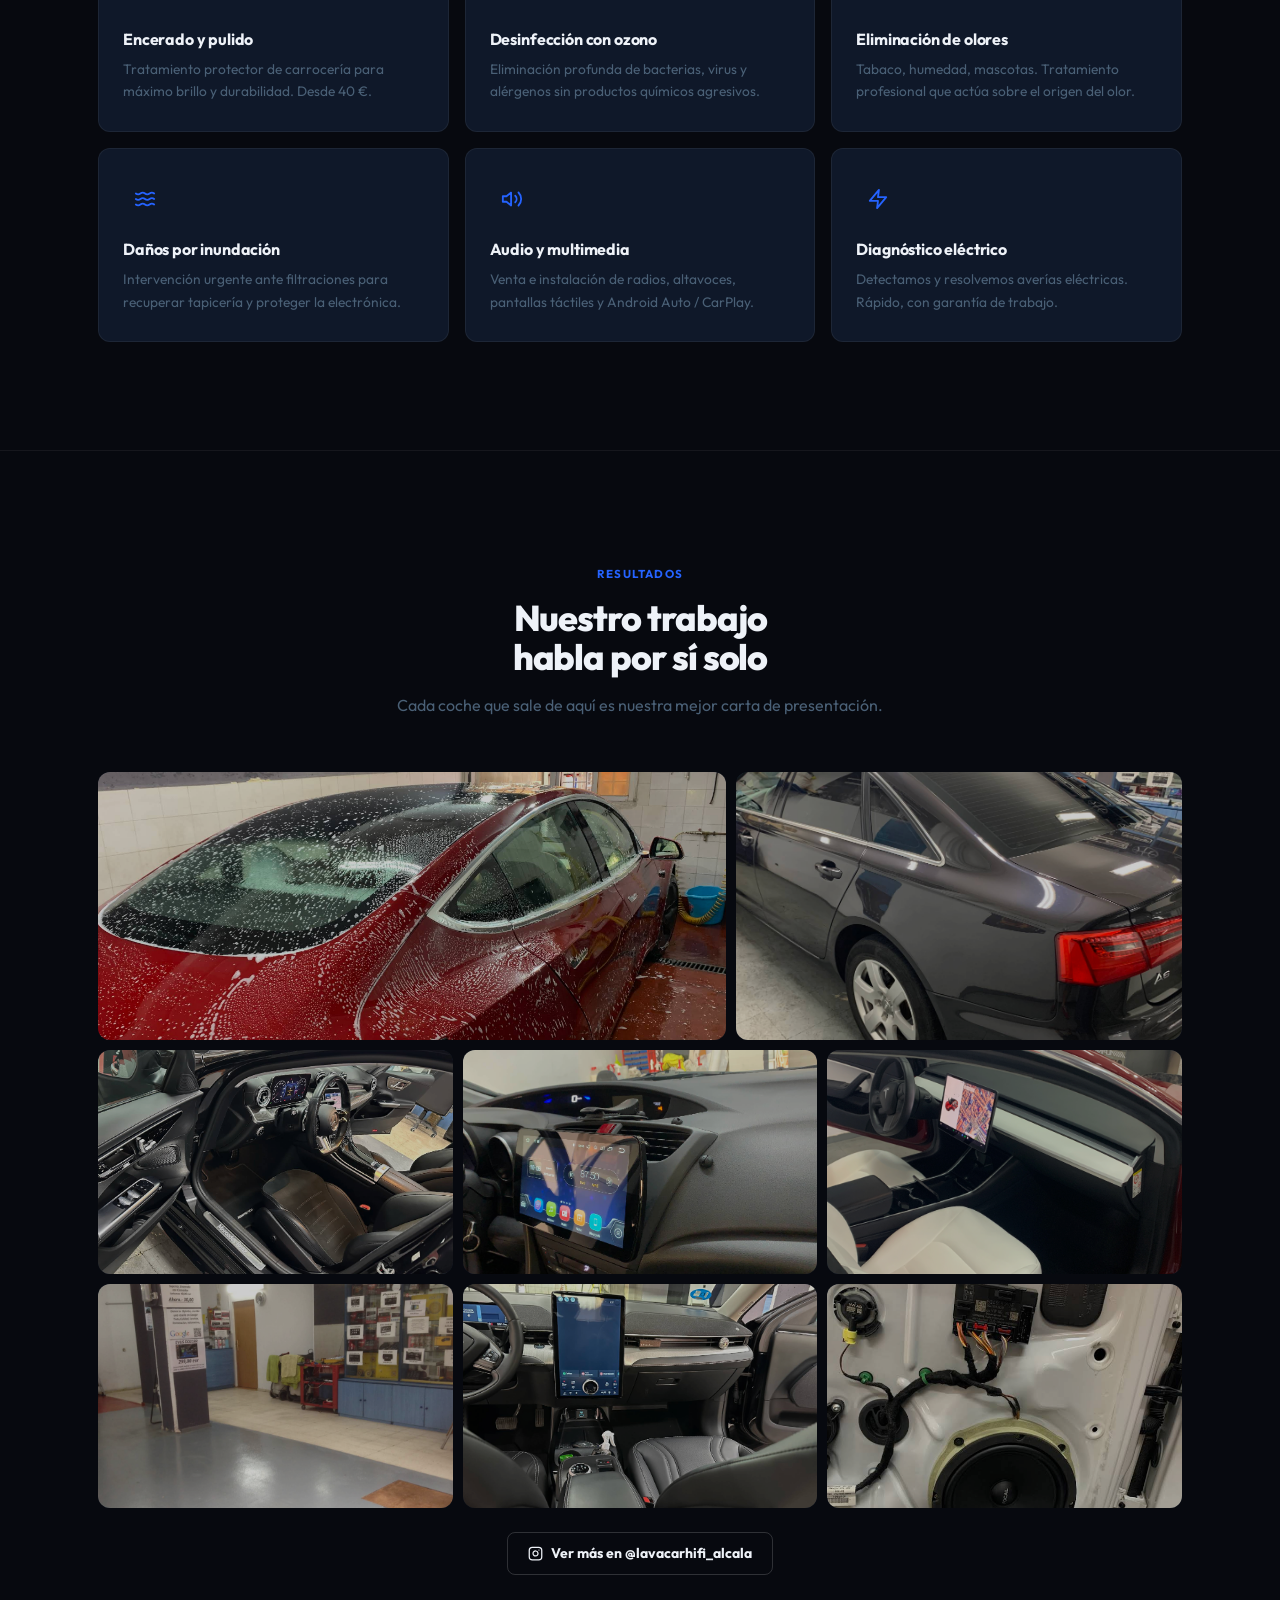
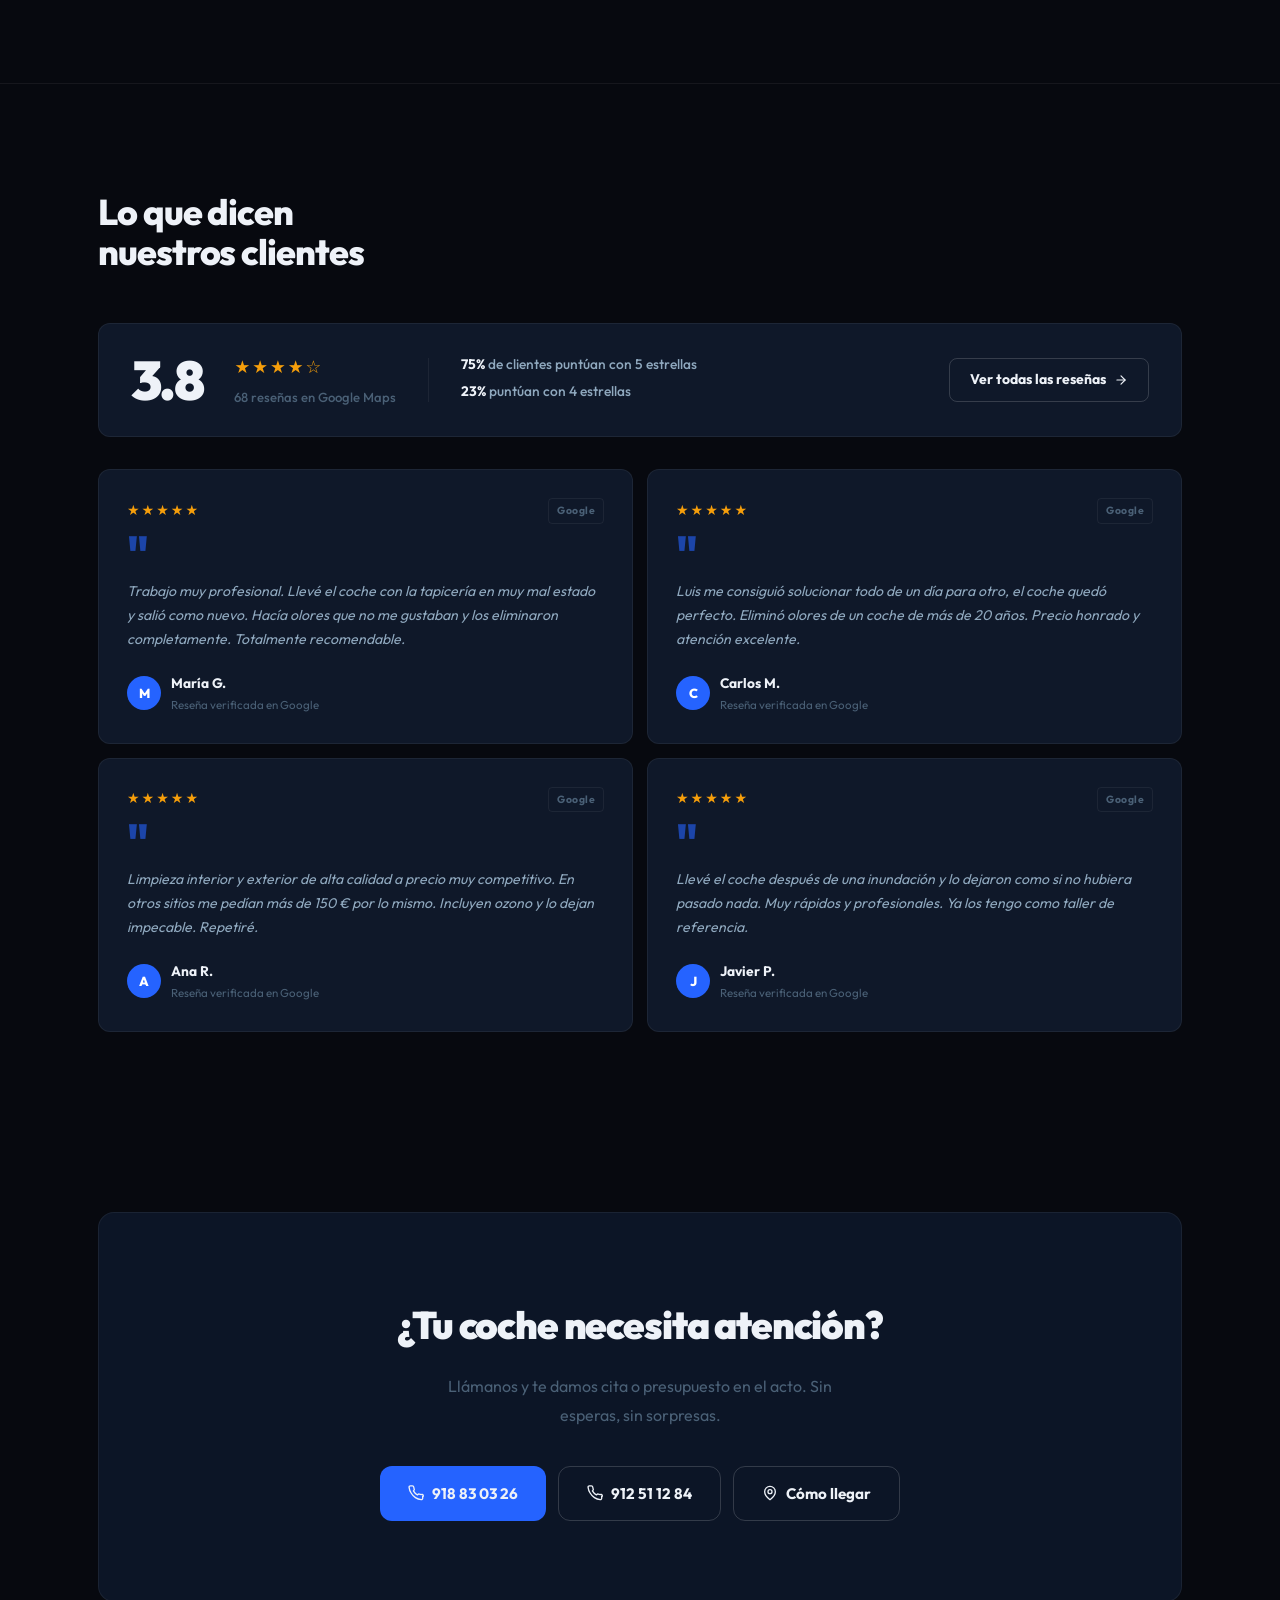
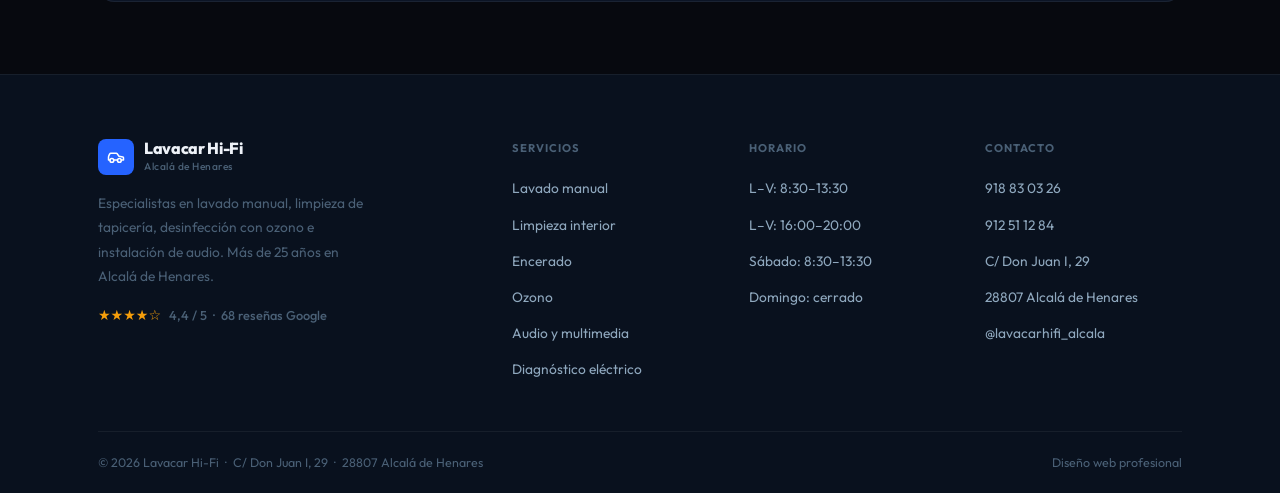
==== commit 02eed934: "Rediseño completo aplicando impeccable + taste-skill + Emil Kowalski - Font: Inter/Poppins -> Outfit" ====
--- a/index.html
+++ b/index.html
@@ -1,4 +1,4 @@
-﻿<!DOCTYPE html>
+<!DOCTYPE html>
 <html lang="es">
 <head>
   <meta charset="UTF-8"/>
@@ -10,133 +10,96 @@
 <body>
 <!-- SVG sprite icons -->
 <svg xmlns="http://www.w3.org/2000/svg" style="display:none" aria-hidden="true">
-
   <symbol id="i-car" viewBox="0 0 24 24" fill="none" stroke="currentColor" stroke-width="2" stroke-linecap="round" stroke-linejoin="round">
     <path d="M14 16H9m10 0h3v-3.15a1 1 0 0 0-.84-.99L16 11l-2.7-3.6A1 1 0 0 0 12.5 7H5.24a2 2 0 0 0-1.8 1.1l-.8 1.63A6 6 0 0 0 2 12.42V16h2"/>
     <circle cx="6.5" cy="16.5" r="2.5"/>
     <circle cx="16.5" cy="16.5" r="2.5"/>
   </symbol>
-
   <symbol id="i-phone" viewBox="0 0 24 24" fill="none" stroke="currentColor" stroke-width="2" stroke-linecap="round" stroke-linejoin="round">
     <path d="M22 16.92v3a2 2 0 0 1-2.18 2 19.79 19.79 0 0 1-8.63-3.07A19.5 19.5 0 0 1 4.69 12 19.8 19.8 0 0 1 1.63 3.48 2 2 0 0 1 3.6 1.32h3a2 2 0 0 1 2 1.72c.127.96.361 1.903.7 2.81a2 2 0 0 1-.45 2.11L8.09 8.91a16 16 0 0 0 6 6l.76-.76a2 2 0 0 1 2.11-.45c.907.339 1.85.573 2.81.7A2 2 0 0 1 22 17.92z"/>
   </symbol>
-
   <symbol id="i-hand" viewBox="0 0 24 24" fill="none" stroke="currentColor" stroke-width="2" stroke-linecap="round" stroke-linejoin="round">
-    <path d="M18 11V6a2 2 0 0 0-2-2 2 2 0 0 0-2 2"/>
-    <path d="M14 10V4a2 2 0 0 0-2-2 2 2 0 0 0-2 2v2"/>
+    <path d="M18 11V6a2 2 0 0 0-2-2 2 2 0 0 0-2 2"/><path d="M14 10V4a2 2 0 0 0-2-2 2 2 0 0 0-2 2v2"/>
     <path d="M10 10.5V6a2 2 0 0 0-2-2 2 2 0 0 0-2 2v8"/>
     <path d="M18 8a2 2 0 1 1 4 0v6a8 8 0 0 1-8 8h-2c-2.8 0-4.5-.86-5.99-2.34l-3.6-3.6a2 2 0 0 1 2.83-2.82L7 15"/>
   </symbol>
-
   <symbol id="i-leaf" viewBox="0 0 24 24" fill="none" stroke="currentColor" stroke-width="2" stroke-linecap="round" stroke-linejoin="round">
     <path d="M11 20A7 7 0 0 1 9.8 6.1C15.5 5 17 4.48 19 2c1 2 2 4.18 2 8 0 5.5-4.78 10-10 10z"/>
     <path d="M2 21c0-3 1.85-5.36 5.08-6C9.5 14.52 12 13 13 12"/>
   </symbol>
-
   <symbol id="i-shield-check" viewBox="0 0 24 24" fill="none" stroke="currentColor" stroke-width="2" stroke-linecap="round" stroke-linejoin="round">
-    <path d="M12 22s8-4 8-10V5l-8-3-8 3v7c0 6 8 10 8 10z"/>
-    <path d="m9 12 2 2 4-4"/>
-  </symbol>
-
+    <path d="M12 22s8-4 8-10V5l-8-3-8 3v7c0 6 8 10 8 10z"/><path d="m9 12 2 2 4-4"/>
+  </symbol>
   <symbol id="i-volume-2" viewBox="0 0 24 24" fill="none" stroke="currentColor" stroke-width="2" stroke-linecap="round" stroke-linejoin="round">
     <polygon points="11 5 6 9 2 9 2 15 6 15 11 19 11 5"/>
     <path d="M15.54 8.46a5 5 0 0 1 0 7.07"/>
     <path d="M19.07 4.93a10 10 0 0 1 0 14.14"/>
   </symbol>
-
   <symbol id="i-credit-card" viewBox="0 0 24 24" fill="none" stroke="currentColor" stroke-width="2" stroke-linecap="round" stroke-linejoin="round">
-    <rect x="1" y="4" width="22" height="16" rx="2" ry="2"/>
-    <line x1="1" y1="10" x2="23" y2="10"/>
-  </symbol>
-
+    <rect x="1" y="4" width="22" height="16" rx="2" ry="2"/><line x1="1" y1="10" x2="23" y2="10"/>
+  </symbol>
   <symbol id="i-droplets" viewBox="0 0 24 24" fill="none" stroke="currentColor" stroke-width="2" stroke-linecap="round" stroke-linejoin="round">
     <path d="M7 16.3c2.2 0 4-1.83 4-4.05 0-1.16-.57-2.26-1.71-3.19S7.29 6.75 7 5.3c-.29 1.45-1.14 2.84-2.29 3.76S3 11.1 3 12.25c0 2.22 1.8 4.05 4 4.05z"/>
     <path d="M12.56 6.6A10.97 10.97 0 0 0 14 3.02c.5 2.5 2 4.9 4 6.5s3 3.5 3 5.5a6.98 6.98 0 0 1-11.91 4.97"/>
   </symbol>
-
   <symbol id="i-wind" viewBox="0 0 24 24" fill="none" stroke="currentColor" stroke-width="2" stroke-linecap="round" stroke-linejoin="round">
-    <path d="M17.7 7.7a2.5 2.5 0 1 1 1.8 4.3H2"/>
-    <path d="M9.6 4.6A2 2 0 1 1 11 8H2"/>
-    <path d="M12.6 19.4A2 2 0 1 0 14 16H2"/>
-  </symbol>
-
+    <path d="M17.7 7.7a2.5 2.5 0 1 1 1.8 4.3H2"/><path d="M9.6 4.6A2 2 0 1 1 11 8H2"/><path d="M12.6 19.4A2 2 0 1 0 14 16H2"/>
+  </symbol>
   <symbol id="i-sparkles" viewBox="0 0 24 24" fill="none" stroke="currentColor" stroke-width="2" stroke-linecap="round" stroke-linejoin="round">
     <path d="m12 3-1.912 5.813a2 2 0 0 1-1.275 1.275L3 12l5.813 1.912a2 2 0 0 1 1.275 1.275L12 21l1.912-5.813a2 2 0 0 1 1.275-1.275L21 12l-5.813-1.912a2 2 0 0 1-1.275-1.275L12 3Z"/>
-    <path d="M5 3v4"/>
-    <path d="M19 17v4"/>
-    <path d="M3 5h4"/>
-    <path d="M17 19h4"/>
-  </symbol>
-
+    <path d="M5 3v4"/><path d="M19 17v4"/><path d="M3 5h4"/><path d="M17 19h4"/>
+  </symbol>
   <symbol id="i-air-vent" viewBox="0 0 24 24" fill="none" stroke="currentColor" stroke-width="2" stroke-linecap="round" stroke-linejoin="round">
     <path d="M6 12H4a2 2 0 0 1-2-2V5a2 2 0 0 1 2-2h16a2 2 0 0 1 2 2v5a2 2 0 0 1-2 2h-2"/>
     <path d="M6 8h12"/>
     <path d="M18.3 17.7a2.5 2.5 0 0 1-3.16 3.83 2.53 2.53 0 0 1-1.14-2V12"/>
     <path d="M6.6 15.6A2 2 0 1 0 10 17v-5"/>
   </symbol>
-
   <symbol id="i-waves" viewBox="0 0 24 24" fill="none" stroke="currentColor" stroke-width="2" stroke-linecap="round" stroke-linejoin="round">
     <path d="M2 6c.6.5 1.2 1 2.5 1C7 7 7 5 9.5 5c2.6 0 2.4 2 5 2 2.5 0 2.5-2 5-2 1.3 0 1.9.5 2.5 1"/>
     <path d="M2 12c.6.5 1.2 1 2.5 1 2.5 0 2.5-2 5-2 2.6 0 2.4 2 5 2 2.5 0 2.5-2 5-2 1.3 0 1.9.5 2.5 1"/>
     <path d="M2 18c.6.5 1.2 1 2.5 1 2.5 0 2.5-2 5-2 2.6 0 2.4 2 5 2 2.5 0 2.5-2 5-2 1.3 0 1.9.5 2.5 1"/>
   </symbol>
-
   <symbol id="i-zap" viewBox="0 0 24 24" fill="none" stroke="currentColor" stroke-width="2" stroke-linecap="round" stroke-linejoin="round">
     <polygon points="13 2 3 14 12 14 11 22 21 10 12 10 13 2"/>
   </symbol>
-
   <symbol id="i-instagram" viewBox="0 0 24 24" fill="none" stroke="currentColor" stroke-width="2" stroke-linecap="round" stroke-linejoin="round">
     <rect x="2" y="2" width="20" height="20" rx="5" ry="5"/>
     <path d="M16 11.37A4 4 0 1 1 12.63 8 4 4 0 0 1 16 11.37z"/>
     <line x1="17.5" y1="6.5" x2="17.51" y2="6.5"/>
   </symbol>
-
   <symbol id="i-arrow-right" viewBox="0 0 24 24" fill="none" stroke="currentColor" stroke-width="2" stroke-linecap="round" stroke-linejoin="round">
-    <line x1="5" y1="12" x2="19" y2="12"/>
-    <polyline points="12 5 19 12 12 19"/>
-  </symbol>
-
+    <line x1="5" y1="12" x2="19" y2="12"/><polyline points="12 5 19 12 12 19"/>
+  </symbol>
   <symbol id="i-award" viewBox="0 0 24 24" fill="none" stroke="currentColor" stroke-width="2" stroke-linecap="round" stroke-linejoin="round">
     <circle cx="12" cy="8" r="6"/>
     <path d="M15.477 12.89 17 22l-5-3-5 3 1.523-9.11"/>
   </symbol>
-
   <symbol id="i-smartphone" viewBox="0 0 24 24" fill="none" stroke="currentColor" stroke-width="2" stroke-linecap="round" stroke-linejoin="round">
-    <rect x="5" y="2" width="14" height="20" rx="2" ry="2"/>
-    <line x1="12" y1="18" x2="12.01" y2="18"/>
-  </symbol>
-
+    <rect x="5" y="2" width="14" height="20" rx="2" ry="2"/><line x1="12" y1="18" x2="12.01" y2="18"/>
+  </symbol>
   <symbol id="i-map-pin" viewBox="0 0 24 24" fill="none" stroke="currentColor" stroke-width="2" stroke-linecap="round" stroke-linejoin="round">
-    <path d="M20 10c0 6-8 12-8 12s-8-6-8-12a8 8 0 0 1 16 0Z"/>
-    <circle cx="12" cy="10" r="3"/>
-  </symbol>
-
+    <path d="M20 10c0 6-8 12-8 12s-8-6-8-12a8 8 0 0 1 16 0Z"/><circle cx="12" cy="10" r="3"/>
+  </symbol>
   <symbol id="i-star" viewBox="0 0 24 24" fill="none" stroke="currentColor" stroke-width="2" stroke-linecap="round" stroke-linejoin="round">
     <polygon points="12 2 15.09 8.26 22 9.27 17 14.14 18.18 21.02 12 17.77 5.82 21.02 7 14.14 2 9.27 8.91 8.26 12 2"/>
   </symbol>
-
   <symbol id="i-external-link" viewBox="0 0 24 24" fill="none" stroke="currentColor" stroke-width="2" stroke-linecap="round" stroke-linejoin="round">
     <path d="M18 13v6a2 2 0 0 1-2 2H5a2 2 0 0 1-2-2V8a2 2 0 0 1 2-2h6"/>
-    <polyline points="15 3 21 3 21 9"/>
-    <line x1="10" y1="14" x2="21" y2="3"/>
-  </symbol>
-
+    <polyline points="15 3 21 3 21 9"/><line x1="10" y1="14" x2="21" y2="3"/>
+  </symbol>
   <symbol id="i-info" viewBox="0 0 24 24" fill="none" stroke="currentColor" stroke-width="2" stroke-linecap="round" stroke-linejoin="round">
     <circle cx="12" cy="12" r="10"/>
-    <line x1="12" y1="16" x2="12" y2="12"/>
-    <line x1="12" y1="8" x2="12.01" y2="8"/>
-  </symbol>
-
+    <line x1="12" y1="16" x2="12" y2="12"/><line x1="12" y1="8" x2="12.01" y2="8"/>
+  </symbol>
   <symbol id="i-navigation" viewBox="0 0 24 24" fill="none" stroke="currentColor" stroke-width="2" stroke-linecap="round" stroke-linejoin="round">
     <polygon points="3 11 22 2 13 21 11 13 3 11"/>
   </symbol>
-
 </svg>
-
 
 <!-- Botón flotante -->
 <a href="tel:918830326" class="float-btn" aria-label="Llamar ahora">
-  <span class="icon"><svg class="icon" width="18" height="18"><use href="#i-phone"></use></svg></span>
+  <svg class="icon" width="18" height="18"><use href="#i-phone"></use></svg>
   <span class="float-btn-text">918 83 03 26</span>
 </a>
 
@@ -146,7 +109,7 @@
     <div class="header-inner">
       <a href="index.html" class="logo">
         <div class="logo-mark">
-          <svg class="icon" width="20" height="20"><use href="#i-car"></use></svg>
+          <svg class="icon" width="18" height="18"><use href="#i-car"></use></svg>
         </div>
         <div>
           <div class="logo-name">Lavacar Hi-Fi</div>
@@ -160,7 +123,7 @@
       </nav>
       <div class="nav-cta">
         <a href="tel:918830326" class="btn-nav-call">
-          <svg class="icon" width="15" height="15"><use href="#i-phone"></use></svg>
+          <svg class="icon" width="14" height="14"><use href="#i-phone"></use></svg>
           918 83 03 26
         </a>
         <button class="hamburger" aria-label="Abrir menú">
@@ -182,25 +145,24 @@
 <section class="hero">
   <div class="hero-bg"></div>
   <div class="hero-overlay"></div>
-  <div class="hero-grid-lines"></div>
   <div class="container">
     <div class="hero-content">
-      <div class="hero-eyebrow">
+      <div class="hero-location">
         <span class="pulse-dot"></span>
         Alcalá de Henares &nbsp;·&nbsp; Abierto hoy
       </div>
-      <h1>Tu coche,<br/><span class="gradient-text">impecable.</span></h1>
+      <h1>Tu coche,<br/>impecable.</h1>
       <p class="hero-desc">
-        Lavado manual, limpieza integral de tapicería, desinfección con ozono e instalación de audio. Más de 25 años haciendo que los coches de Alcalá luzcan como nuevos.
+        Lavado manual, limpieza integral de tapicería, desinfección con ozono e instalación de audio. Más de 25 años cuidando los coches de Alcalá.
       </p>
       <div class="hero-buttons">
         <a href="tel:918830326" class="btn btn-primary">
-          <svg class="icon" width="17" height="17"><use href="#i-phone"></use></svg>
-          Pedir cita ahora
+          <svg class="icon" width="16" height="16"><use href="#i-phone"></use></svg>
+          Pedir cita
         </a>
         <a href="precios.html" class="btn btn-outline">
           Ver precios
-          <svg class="icon" width="17" height="17"><use href="#i-arrow-right"></use></svg>
+          <svg class="icon" width="16" height="16"><use href="#i-arrow-right"></use></svg>
         </a>
       </div>
       <div class="hero-stats">
@@ -226,27 +188,27 @@
   <div class="container">
     <div class="trust-items">
       <div class="trust-item">
-        <span class="icon"><svg class="icon" width="16" height="16"><use href="#i-hand"></use></svg></span>
+        <svg class="icon" width="15" height="15"><use href="#i-hand"></use></svg>
         Lavado 100% a mano
       </div>
       <div class="trust-sep"></div>
       <div class="trust-item">
-        <span class="icon"><svg class="icon" width="16" height="16"><use href="#i-leaf"></use></svg></span>
+        <svg class="icon" width="15" height="15"><use href="#i-leaf"></use></svg>
         Productos ecológicos
       </div>
       <div class="trust-sep"></div>
       <div class="trust-item">
-        <span class="icon"><svg class="icon" width="16" height="16"><use href="#i-shield-check"></use></svg></span>
+        <svg class="icon" width="15" height="15"><use href="#i-shield-check"></use></svg>
         Desinfección con ozono
       </div>
       <div class="trust-sep"></div>
       <div class="trust-item">
-        <span class="icon"><svg class="icon" width="16" height="16"><use href="#i-volume-2"></use></svg></span>
+        <svg class="icon" width="15" height="15"><use href="#i-volume-2"></use></svg>
         Audio e instalación
       </div>
       <div class="trust-sep"></div>
       <div class="trust-item">
-        <span class="icon"><svg class="icon" width="16" height="16"><use href="#i-credit-card"></use></svg></span>
+        <svg class="icon" width="15" height="15"><use href="#i-credit-card"></use></svg>
         Tarjeta y NFC
       </div>
     </div>
@@ -257,25 +219,25 @@
 <section class="section">
   <div class="container">
     <div class="sec-head reveal">
-      <span class="sec-tag">Servicios</span>
       <h2 class="sec-title">¿Qué hacemos<br/>por tu vehículo?</h2>
-      <p class="sec-sub">Desde un lavado express hasta la restauración completa. Cuidamos cada detalle con productos de primera calidad.</p>
+      <p class="sec-sub">Desde un lavado express hasta la restauración completa. Cada servicio, a mano, con productos de primera calidad.</p>
     </div>
     <div class="services-grid">
-      <div class="service-card reveal d1">
-        <div class="sc-icon"><svg class="icon" width="22" height="22"><use href="#i-droplets"></use></svg></div>
+      <!-- Card destacada: ocupa 2 columnas -->
+      <div class="service-card featured reveal d1">
+        <div class="sc-icon"><svg class="icon" width="28" height="28"><use href="#i-droplets"></use></svg></div>
         <h3>Lavado exterior manual</h3>
-        <p>A mano, sin arañazos. Productos ecológicos que respetan la pintura y la carrocería de tu vehículo.</p>
+        <p>A mano, sin arañazos. Productos ecológicos que respetan la pintura y la carrocería. Llantas, cristales y bajos incluidos en cada servicio.</p>
       </div>
       <div class="service-card reveal d2">
         <div class="sc-icon"><svg class="icon" width="22" height="22"><use href="#i-wind"></use></svg></div>
         <h3>Limpieza interior completa</h3>
-        <p>Aspirado, tapicería, guarnecidos y maletero. Dejamos el interior como el primer día.</p>
+        <p>Aspirado, tapicería, guarnecidos y maletero. Dejamos el habitáculo como el primer día.</p>
       </div>
       <div class="service-card reveal d3">
         <div class="sc-icon"><svg class="icon" width="22" height="22"><use href="#i-sparkles"></use></svg></div>
         <h3>Encerado y pulido</h3>
-        <p>Tratamiento protector de carrocería y pintura para máximo brillo y durabilidad. Desde 40&nbsp;€.</p>
+        <p>Tratamiento protector de carrocería para máximo brillo y durabilidad. Desde 40&nbsp;€.</p>
       </div>
       <div class="service-card reveal d4">
         <div class="sc-icon"><svg class="icon" width="22" height="22"><use href="#i-shield-check"></use></svg></div>
@@ -285,22 +247,22 @@
       <div class="service-card reveal d5">
         <div class="sc-icon"><svg class="icon" width="22" height="22"><use href="#i-air-vent"></use></svg></div>
         <h3>Eliminación de olores</h3>
-        <p>Tabaco, humedad, mascotas o materias orgánicas. Tratamiento profesional que elimina el olor de raíz.</p>
+        <p>Tabaco, humedad, mascotas. Tratamiento profesional que actúa sobre el origen del olor.</p>
       </div>
       <div class="service-card reveal d6">
         <div class="sc-icon"><svg class="icon" width="22" height="22"><use href="#i-waves"></use></svg></div>
         <h3>Daños por inundación</h3>
-        <p>Actuamos rápido ante inundaciones o filtraciones para salvar tapicería y sistemas eléctricos.</p>
+        <p>Intervención urgente ante filtraciones para recuperar tapicería y proteger la electrónica.</p>
       </div>
       <div class="service-card reveal d7">
         <div class="sc-icon"><svg class="icon" width="22" height="22"><use href="#i-volume-2"></use></svg></div>
         <h3>Audio y multimedia</h3>
-        <p>Venta e instalación profesional de radios, altavoces, pantallas táctiles y Android Auto / CarPlay.</p>
+        <p>Venta e instalación de radios, altavoces, pantallas táctiles y Android Auto / CarPlay.</p>
       </div>
       <div class="service-card reveal d8">
         <div class="sc-icon"><svg class="icon" width="22" height="22"><use href="#i-zap"></use></svg></div>
         <h3>Diagnóstico eléctrico</h3>
-        <p>Detectamos y resolvemos averías eléctricas. Soluciones rápidas con garantía de trabajo.</p>
+        <p>Detectamos y resolvemos averías eléctricas. Rápido, con garantía de trabajo.</p>
       </div>
     </div>
   </div>
@@ -343,16 +305,16 @@
       </div>
       <div class="g-item">
         <img src="img/PORSCHE2.png" alt="Limpieza interior — salpicadero con pantalla táctil"/>
-        <div class="g-label">Limpieza interior — Range Rover</div>
+        <div class="g-label">Limpieza interior — Porsche</div>
       </div>
       <div class="g-item">
         <img src="img/audio.png" alt="Instalación profesional de sistema de audio"/>
         <div class="g-label">Instalación de audio</div>
       </div>
     </div>
-    <div style="text-align:center; margin-top:28px;" class="reveal">
+    <div style="text-align:center; margin-top:24px;" class="reveal">
       <a href="https://www.instagram.com/lavacarhifi_alcala/" target="_blank" rel="noopener" class="btn btn-outline btn-sm">
-        <svg class="icon" width="16" height="16"><use href="#i-instagram"></use></svg>
+        <svg class="icon" width="15" height="15"><use href="#i-instagram"></use></svg>
         Ver más en @lavacarhifi_alcala
       </a>
     </div>
@@ -365,36 +327,33 @@
 <section class="section">
   <div class="container">
     <div class="sec-head reveal">
-      <span class="sec-tag">Opiniones</span>
       <h2 class="sec-title">Lo que dicen<br/>nuestros clientes</h2>
     </div>
     <div class="rating-banner reveal">
       <div class="rb-score" data-count="4.4" data-dec="1" data-suffix="">4.4</div>
       <div class="rb-stars-wrap">
-        <div class="rb-stars">★★★★☆</div>
+        <div class="rb-stars">&#9733;&#9733;&#9733;&#9733;&#9734;</div>
         <div class="rb-label">68 reseñas en Google Maps</div>
       </div>
       <div class="rb-sep"></div>
-      <div class="rb-bars">
-        <div class="rbar"><span>5</span><div class="rbar-track"><div class="rbar-fill" style="width:65%"></div></div></div>
-        <div class="rbar"><span>4</span><div class="rbar-track"><div class="rbar-fill" style="width:20%"></div></div></div>
-        <div class="rbar"><span>3</span><div class="rbar-track"><div class="rbar-fill" style="width:8%"></div></div></div>
-        <div class="rbar"><span>2</span><div class="rbar-track"><div class="rbar-fill" style="width:4%"></div></div></div>
-        <div class="rbar"><span>1</span><div class="rbar-track"><div class="rbar-fill" style="width:3%"></div></div></div>
+      <div class="rb-detail">
+        <div class="rb-detail-stat"><span>75%</span> de clientes puntúan con 5 estrellas</div>
+        <div class="rb-detail-stat"><span>23%</span> puntúan con 4 estrellas</div>
       </div>
       <div class="rb-action">
         <a href="https://maps.google.com/?q=Lavacar+Hi-Fi+Alcalá+de+Henares" target="_blank" rel="noopener" class="btn btn-outline btn-sm">
           Ver todas las reseñas
-          <svg class="icon" width="15" height="15"><use href="#i-arrow-right"></use></svg>
+          <svg class="icon" width="14" height="14"><use href="#i-arrow-right"></use></svg>
         </a>
       </div>
     </div>
     <div class="reviews-grid">
       <div class="review-card reveal d1">
         <div class="rc-top">
-          <div class="rc-stars">★★★★★</div>
+          <div class="rc-stars">&#9733;&#9733;&#9733;&#9733;&#9733;</div>
           <div class="rc-source">Google</div>
         </div>
+        <span class="rc-quote-mark">"</span>
         <p class="rc-text">Trabajo muy profesional. Llevé el coche con la tapicería en muy mal estado y salió como nuevo. Hacía olores que no me gustaban y los eliminaron completamente. Totalmente recomendable.</p>
         <div class="rc-author">
           <div class="rc-avatar">M</div>
@@ -406,9 +365,10 @@
       </div>
       <div class="review-card reveal d2">
         <div class="rc-top">
-          <div class="rc-stars">★★★★★</div>
+          <div class="rc-stars">&#9733;&#9733;&#9733;&#9733;&#9733;</div>
           <div class="rc-source">Google</div>
         </div>
+        <span class="rc-quote-mark">"</span>
         <p class="rc-text">Luis me consiguió solucionar todo de un día para otro, el coche quedó perfecto. Eliminó olores de un coche de más de 20 años. Precio honrado y atención excelente.</p>
         <div class="rc-author">
           <div class="rc-avatar">C</div>
@@ -420,9 +380,10 @@
       </div>
       <div class="review-card reveal d3">
         <div class="rc-top">
-          <div class="rc-stars">★★★★★</div>
+          <div class="rc-stars">&#9733;&#9733;&#9733;&#9733;&#9733;</div>
           <div class="rc-source">Google</div>
         </div>
+        <span class="rc-quote-mark">"</span>
         <p class="rc-text">Limpieza interior y exterior de alta calidad a precio muy competitivo. En otros sitios me pedían más de 150&nbsp;€ por lo mismo. Incluyen ozono y lo dejan impecable. Repetiré.</p>
         <div class="rc-author">
           <div class="rc-avatar">A</div>
@@ -434,9 +395,10 @@
       </div>
       <div class="review-card reveal d4">
         <div class="rc-top">
-          <div class="rc-stars">★★★★★</div>
+          <div class="rc-stars">&#9733;&#9733;&#9733;&#9733;&#9733;</div>
           <div class="rc-source">Google</div>
         </div>
+        <span class="rc-quote-mark">"</span>
         <p class="rc-text">Llevé el coche después de una inundación y lo dejaron como si no hubiera pasado nada. Muy rápidos y profesionales. Ya los tengo como taller de referencia.</p>
         <div class="rc-author">
           <div class="rc-avatar">J</div>
@@ -458,15 +420,15 @@
       <p>Llámanos y te damos cita o presupuesto en el acto. Sin esperas, sin sorpresas.</p>
       <div class="cta-btns">
         <a href="tel:918830326" class="btn btn-primary">
-          <svg class="icon" width="17" height="17"><use href="#i-phone"></use></svg>
+          <svg class="icon" width="16" height="16"><use href="#i-phone"></use></svg>
           918 83 03 26
         </a>
         <a href="tel:912511284" class="btn btn-outline">
-          <svg class="icon" width="17" height="17"><use href="#i-phone"></use></svg>
+          <svg class="icon" width="16" height="16"><use href="#i-phone"></use></svg>
           912 51 12 84
         </a>
         <a href="contacto.html" class="btn btn-outline">
-          <svg class="icon" width="17" height="17"><use href="#i-map-pin"></use></svg>
+          <svg class="icon" width="16" height="16"><use href="#i-map-pin"></use></svg>
           Cómo llegar
         </a>
       </div>
@@ -480,7 +442,7 @@
     <div class="footer-grid">
       <div class="footer-brand">
         <a href="index.html" class="logo">
-          <div class="logo-mark"><svg class="icon" width="20" height="20"><use href="#i-car"></use></svg></div>
+          <div class="logo-mark"><svg class="icon" width="18" height="18"><use href="#i-car"></use></svg></div>
           <div>
             <div class="logo-name">Lavacar Hi-Fi</div>
             <div class="logo-sub">Alcalá de Henares</div>
@@ -488,7 +450,7 @@
         </a>
         <p>Especialistas en lavado manual, limpieza de tapicería, desinfección con ozono e instalación de audio. Más de 25 años en Alcalá de Henares.</p>
         <div class="footer-rating">
-          <span class="footer-stars">★★★★☆</span>
+          <span class="footer-stars">&#9733;&#9733;&#9733;&#9733;&#9734;</span>
           <span>4,4 / 5 &nbsp;·&nbsp; 68 reseñas Google</span>
         </div>
       </div>
@@ -530,7 +492,6 @@
   </div>
 </footer>
 
-
 <script src="script.js"></script>
 </body>
 </html>
--- a/style.css
+++ b/style.css
@@ -1,1026 +1,1079 @@
 /* ═══════════════════════════════════════════════
-   LAVACAR HI-FI — CSS v4.0
+   LAVACAR HI-FI — CSS v5.0
+   Rediseño aplicando impeccable + taste-skill + Emil Kowalski
    ═══════════════════════════════════════════════ */
 
-@import url('https://fonts.googleapis.com/css2?family=Inter:wght@400;500;600;700;800&family=Poppins:wght@700;800;900&display=swap');
+@import url('https://fonts.googleapis.com/css2?family=Outfit:wght@400;500;600;700;800;900&display=swap');
 
 /* ── Variables ── */
 :root {
-  --bg:      #05080f;
-  --bg2:     #080d18;
-  --bg3:     #0b1220;
-  --card:    #0d1525;
-  --card2:   #101a2e;
-  --border:  rgba(255,255,255,0.07);
-  --border2: rgba(10,132,255,0.22);
-  --blue:    #0a84ff;
-  --blue2:   #005ecb;
-  --cyan:    #00c8ff;
-  --gold:    #fbbf24;
-  --green:   #22d3a5;
-  --red:     #f43f5e;
-  --white:   #ffffff;
-  --text:    #b8cce0;
-  --muted:   #5a7393;
-  --r:       12px;
-  --r2:      18px;
-  --r3:      26px;
+  /* Fondo: dark navy, no negro puro */
+  --bg:      #07090f;
+  --bg2:     #09111e;
+  --bg3:     #0c1526;
+  --card:    #0f1829;
+  --card2:   #131f33;
+
+  /* Acento: azul cobalto profundo — menos genérico que el azul SaaS */
+  --blue:    #2563ff;
+  --blue2:   #1a4fd8;
+  --blue-lo: rgba(37, 99, 255, 0.12);
+  --blue-md: rgba(37, 99, 255, 0.22);
+
+  /* Colores de apoyo */
+  --gold:   #f59e0b;
+  --green:  #22c55e;
+  --red:    #ef4444;
+  --white:  #eef2f8;
+  --text:   #8fa8be;
+  --muted:  #4a6076;
+
+  /* Bordes */
+  --border:  rgba(255, 255, 255, 0.06);
+  --border2: rgba(37, 99, 255, 0.28);
+
+  /* Radio — impeccable: max 16px en cards */
+  --r:  8px;
+  --r2: 12px;
+  --r3: 16px;
+
+  /* Curva de movimiento: ease-out-expo */
+  --ease: cubic-bezier(0.16, 1, 0.3, 1);
 }
 
 /* ── Reset ── */
-*, *::before, *::after { margin:0; padding:0; box-sizing:border-box; }
-html { scroll-behavior:smooth; font-size:16px; }
+*, *::before, *::after { margin: 0; padding: 0; box-sizing: border-box; }
+html { scroll-behavior: smooth; font-size: 16px; }
 body {
-  font-family:'Inter', system-ui, sans-serif;
-  background:var(--bg);
-  color:var(--text);
-  line-height:1.7;
-  -webkit-font-smoothing:antialiased;
-  overflow-x:hidden;
-}
-img { display:block; max-width:100%; }
-a   { text-decoration:none; color:inherit; }
-ul  { list-style:none; }
+  font-family: 'Outfit', system-ui, sans-serif;
+  background: var(--bg);
+  color: var(--text);
+  line-height: 1.7;
+  -webkit-font-smoothing: antialiased;
+  overflow-x: hidden;
+}
+img { display: block; max-width: 100%; }
+a   { text-decoration: none; color: inherit; }
+ul  { list-style: none; }
 
 /* ── Iconos SVG ── */
 .icon {
-  display:inline-flex;
-  align-items:center;
-  justify-content:center;
-  flex-shrink:0;
+  display: inline-flex;
+  align-items: center;
+  justify-content: center;
+  flex-shrink: 0;
 }
 svg.icon {
-  display:inline-block;
-  vertical-align:middle;
-  flex-shrink:0;
+  display: inline-block;
+  vertical-align: middle;
+  flex-shrink: 0;
 }
 
 /* ── Utilidades ── */
-.container { max-width:1140px; margin:0 auto; padding:0 28px; }
-.section    { padding:110px 0; }
-.section-sm { padding:72px 0; }
+.container { max-width: 1140px; margin: 0 auto; padding: 0 28px; }
+.section    { padding: 108px 0; }
+.section-sm { padding: 72px 0; }
 
 /* ════════════════════════════════════════
    HEADER
 ════════════════════════════════════════ */
 #header {
-  position:fixed;
-  top:0; left:0; right:0;
-  z-index:900;
-  transition:background 0.4s, box-shadow 0.4s;
+  position: fixed;
+  top: 0; left: 0; right: 0;
+  z-index: 900;
+  transition: background 0.4s var(--ease), box-shadow 0.4s var(--ease);
 }
 #header.scrolled {
-  background:rgba(5,8,15,0.96);
-  backdrop-filter:blur(20px);
-  -webkit-backdrop-filter:blur(20px);
-  box-shadow:0 1px 0 var(--border);
+  background: rgba(7, 9, 15, 0.95);
+  backdrop-filter: blur(18px);
+  -webkit-backdrop-filter: blur(18px);
+  box-shadow: 0 1px 0 var(--border);
 }
 .header-inner {
-  display:flex;
-  align-items:center;
-  justify-content:space-between;
-  height:72px;
-  gap:16px;
+  display: flex;
+  align-items: center;
+  justify-content: space-between;
+  height: 68px;
+  gap: 16px;
 }
 
 /* Logo */
 .logo {
-  display:flex;
-  align-items:center;
-  gap:11px;
-  flex-shrink:0;
+  display: flex;
+  align-items: center;
+  gap: 10px;
+  flex-shrink: 0;
 }
 .logo-mark {
-  width:40px; height:40px;
-  background:linear-gradient(135deg, var(--blue), var(--cyan));
-  border-radius:10px;
-  display:flex; align-items:center; justify-content:center;
-  color:#fff;
-  box-shadow:0 4px 16px rgba(10,132,255,0.38);
-  flex-shrink:0;
+  width: 36px; height: 36px;
+  background: var(--blue);
+  border-radius: var(--r);
+  display: flex; align-items: center; justify-content: center;
+  color: #fff;
+  flex-shrink: 0;
 }
 .logo-name {
-  font-family:'Poppins', sans-serif;
-  font-weight:800;
-  font-size:1.05rem;
-  color:var(--white);
-  line-height:1.15;
+  font-family: 'Outfit', sans-serif;
+  font-weight: 800;
+  font-size: 1rem;
+  color: var(--white);
+  line-height: 1.15;
+  letter-spacing: -0.02em;
 }
 .logo-sub {
-  font-size:0.67rem;
-  color:var(--muted);
-  text-transform:uppercase;
-  letter-spacing:0.8px;
+  font-size: 0.64rem;
+  color: var(--muted);
+  letter-spacing: 0.5px;
+  font-weight: 500;
 }
 
 /* Nav */
 .nav-links {
-  display:flex;
-  gap:2px;
-  align-items:center;
+  display: flex;
+  gap: 2px;
+  align-items: center;
 }
 .nav-links a {
-  font-size:0.875rem;
-  font-weight:600;
-  color:var(--muted);
-  padding:8px 15px;
-  border-radius:8px;
-  border:1px solid transparent;
-  transition:all 0.2s;
+  font-size: 0.875rem;
+  font-weight: 600;
+  color: var(--muted);
+  padding: 7px 14px;
+  border-radius: var(--r);
+  transition: color 0.2s, background 0.2s;
 }
 .nav-links a:hover,
 .nav-links a.active {
-  color:var(--white);
-  background:rgba(10,132,255,0.1);
-  border-color:rgba(10,132,255,0.25);
+  color: var(--white);
+  background: rgba(255, 255, 255, 0.06);
 }
 
 .nav-cta {
-  display:flex;
-  align-items:center;
-  gap:10px;
+  display: flex;
+  align-items: center;
+  gap: 10px;
 }
 
 .btn-nav-call {
-  display:inline-flex;
-  align-items:center;
-  gap:7px;
-  background:var(--blue);
-  color:var(--white);
-  font-weight:700;
-  font-size:0.85rem;
-  padding:9px 18px;
-  border-radius:9px;
-  transition:background 0.2s, transform 0.15s;
-  white-space:nowrap;
-}
-.btn-nav-call:hover { background:var(--blue2); transform:translateY(-1px); }
+  display: inline-flex;
+  align-items: center;
+  gap: 7px;
+  background: var(--blue);
+  color: var(--white);
+  font-weight: 700;
+  font-size: 0.85rem;
+  padding: 8px 18px;
+  border-radius: var(--r);
+  transition: background 0.2s var(--ease), transform 0.2s var(--ease);
+  white-space: nowrap;
+}
+.btn-nav-call:hover { background: var(--blue2); transform: translateY(-1px); }
 
 /* Hamburger */
 .hamburger {
-  display:none;
-  flex-direction:column;
-  gap:5px;
-  cursor:pointer;
-  padding:6px;
-  background:none;
-  border:none;
+  display: none;
+  flex-direction: column;
+  gap: 5px;
+  cursor: pointer;
+  padding: 6px;
+  background: none;
+  border: none;
 }
 .hamburger span {
-  display:block;
-  width:24px; height:2px;
-  background:var(--white);
-  border-radius:2px;
-  transition:all 0.3s;
-}
-.hamburger.open span:nth-child(1) { transform:translateY(7px) rotate(45deg); }
-.hamburger.open span:nth-child(2) { opacity:0; transform:scaleX(0); }
-.hamburger.open span:nth-child(3) { transform:translateY(-7px) rotate(-45deg); }
+  display: block;
+  width: 22px; height: 2px;
+  background: var(--white);
+  border-radius: 2px;
+  transition: all 0.3s var(--ease);
+}
+.hamburger.open span:nth-child(1) { transform: translateY(7px) rotate(45deg); }
+.hamburger.open span:nth-child(2) { opacity: 0; transform: scaleX(0); }
+.hamburger.open span:nth-child(3) { transform: translateY(-7px) rotate(-45deg); }
 
 /* Mobile nav overlay */
 .mobile-nav {
-  position:fixed;
-  top:72px; left:0; right:0; bottom:0;
-  background:rgba(5,8,15,0.98);
-  backdrop-filter:blur(20px);
-  -webkit-backdrop-filter:blur(20px);
-  z-index:800;
-  display:flex;
-  flex-direction:column;
-  align-items:center;
-  justify-content:center;
-  gap:8px;
-  opacity:0;
-  pointer-events:none;
-  transform:translateY(-8px);
-  transition:opacity 0.28s, transform 0.28s;
+  position: fixed;
+  top: 68px; left: 0; right: 0; bottom: 0;
+  background: rgba(7, 9, 15, 0.98);
+  backdrop-filter: blur(20px);
+  -webkit-backdrop-filter: blur(20px);
+  z-index: 800;
+  display: flex;
+  flex-direction: column;
+  align-items: center;
+  justify-content: center;
+  gap: 6px;
+  opacity: 0;
+  pointer-events: none;
+  transform: translateY(-8px);
+  transition: opacity 0.28s var(--ease), transform 0.28s var(--ease);
 }
 .mobile-nav.open {
-  opacity:1;
-  pointer-events:all;
-  transform:translateY(0);
+  opacity: 1;
+  pointer-events: all;
+  transform: translateY(0);
 }
 .mobile-nav a {
-  font-family:'Poppins', sans-serif;
-  font-size:1.8rem;
-  font-weight:800;
-  color:var(--white);
-  padding:12px 28px;
-  border-radius:12px;
-  transition:color 0.2s, background 0.2s;
-  width:100%;
-  text-align:center;
-}
-.mobile-nav a:hover { color:var(--cyan); background:rgba(10,132,255,0.07); }
+  font-family: 'Outfit', sans-serif;
+  font-size: 1.8rem;
+  font-weight: 800;
+  color: var(--white);
+  padding: 10px 28px;
+  border-radius: var(--r2);
+  transition: color 0.2s, background 0.2s;
+  width: 100%;
+  text-align: center;
+  letter-spacing: -0.02em;
+}
+.mobile-nav a:hover { color: var(--blue); background: rgba(37, 99, 255, 0.06); }
 .mobile-nav .mobile-nav-call {
-  font-size:1.1rem;
-  color:var(--cyan);
-  border:1.5px solid rgba(10,132,255,0.3);
-  margin-top:20px;
-  width:auto;
-  padding:14px 36px;
-}
+  font-size: 1.1rem;
+  color: var(--white);
+  background: var(--blue);
+  border-radius: var(--r);
+  margin-top: 20px;
+  width: auto;
+  padding: 14px 40px;
+}
+.mobile-nav .mobile-nav-call:hover { background: var(--blue2); color: var(--white); }
 
 /* ════════════════════════════════════════
    BOTÓN FLOTANTE
 ════════════════════════════════════════ */
 .float-btn {
-  position:fixed;
-  bottom:28px; right:28px;
-  z-index:700;
-  display:flex;
-  align-items:center;
-  gap:9px;
-  background:var(--blue);
-  color:var(--white);
-  font-weight:700;
-  font-size:0.88rem;
-  padding:13px 22px;
-  border-radius:50px;
-  box-shadow:0 8px 30px rgba(10,132,255,0.48);
-  transition:all 0.25s;
-  animation:slideUp 0.5s 0.8s both;
-}
-.float-btn:hover { transform:translateY(-3px); box-shadow:0 14px 38px rgba(10,132,255,0.58); }
+  position: fixed;
+  bottom: 24px; right: 24px;
+  z-index: 700;
+  display: flex;
+  align-items: center;
+  gap: 8px;
+  background: var(--blue);
+  color: var(--white);
+  font-weight: 700;
+  font-size: 0.875rem;
+  padding: 12px 20px;
+  border-radius: 50px;
+  box-shadow: 0 4px 20px rgba(37, 99, 255, 0.4);
+  transition: transform 0.25s var(--ease), box-shadow 0.25s var(--ease);
+  animation: slideUp 0.5s 0.8s var(--ease) both;
+}
+.float-btn:hover { transform: translateY(-3px); box-shadow: 0 8px 28px rgba(37, 99, 255, 0.5); }
 @keyframes slideUp {
-  from { opacity:0; transform:translateY(16px); }
-  to   { opacity:1; transform:translateY(0); }
+  from { opacity: 0; transform: translateY(16px); }
+  to   { opacity: 1; transform: translateY(0); }
+}
+@media (prefers-reduced-motion: reduce) {
+  .float-btn { animation: none; }
 }
 
 /* ════════════════════════════════════════
    BOTONES GENÉRICOS
 ════════════════════════════════════════ */
 .btn {
-  display:inline-flex;
-  align-items:center;
-  gap:9px;
-  font-family:'Inter', sans-serif;
-  font-weight:700;
-  font-size:0.95rem;
-  padding:15px 30px;
-  border-radius:12px;
-  transition:all 0.22s;
-  cursor:pointer;
-  border:none;
-  white-space:nowrap;
+  display: inline-flex;
+  align-items: center;
+  gap: 8px;
+  font-family: 'Outfit', sans-serif;
+  font-weight: 700;
+  font-size: 0.95rem;
+  padding: 14px 28px;
+  border-radius: var(--r2);
+  transition: all 0.22s var(--ease);
+  cursor: pointer;
+  border: none;
+  white-space: nowrap;
 }
 .btn-primary {
-  background:linear-gradient(135deg, var(--blue), #0070e0);
-  color:var(--white);
-  box-shadow:0 8px 26px rgba(10,132,255,0.36);
-}
-.btn-primary:hover { transform:translateY(-3px); box-shadow:0 14px 34px rgba(10,132,255,0.48); }
+  background: var(--blue);
+  color: var(--white);
+}
+.btn-primary:hover { background: var(--blue2); transform: translateY(-2px); }
 
 .btn-outline {
-  background:transparent;
-  color:var(--white);
-  border:1.5px solid rgba(255,255,255,0.18);
-}
-.btn-outline:hover { background:rgba(255,255,255,0.06); border-color:rgba(255,255,255,0.36); transform:translateY(-2px); }
-
-.btn-sm { padding:10px 22px; font-size:0.875rem; border-radius:10px; }
+  background: transparent;
+  color: var(--white);
+  border: 1.5px solid rgba(255, 255, 255, 0.16);
+}
+.btn-outline:hover { background: rgba(255, 255, 255, 0.05); border-color: rgba(255, 255, 255, 0.3); transform: translateY(-2px); }
+
+.btn-sm { padding: 9px 20px; font-size: 0.875rem; border-radius: var(--r); }
 
 /* ════════════════════════════════════════
    HERO
 ════════════════════════════════════════ */
 .hero {
-  position:relative;
-  min-height:100vh;
-  display:flex;
-  align-items:center;
-  overflow:hidden;
+  position: relative;
+  min-height: 100vh;
+  display: flex;
+  align-items: center;
+  overflow: hidden;
 }
 .hero-bg {
-  position:absolute;
-  inset:0;
-  background-image:url('https://images.unsplash.com/photo-1607860108855-64acf2078ed9?w=1920&q=90');
-  background-size:cover;
-  background-position:center;
-  filter:brightness(0.2) saturate(1.1);
-  transform:scale(1.06);
-  transition:transform 9s ease;
-}
-.hero-bg.loaded { transform:scale(1); }
+  position: absolute;
+  inset: 0;
+  background-image: url('img/EXTERIORA6.png');
+  background-size: cover;
+  background-position: center 40%;
+  filter: brightness(0.22) saturate(1.1);
+  transform-origin: center;
+  animation: kenBurns 14s var(--ease) forwards;
+}
+@keyframes kenBurns {
+  from { transform: scale(1.06); }
+  to   { transform: scale(1); }
+}
+@media (prefers-reduced-motion: reduce) {
+  .hero-bg { animation: none; transform: scale(1); }
+}
+
 .hero-overlay {
-  position:absolute; inset:0;
-  background:
-    radial-gradient(ellipse 70% 60% at 15% 55%, rgba(10,132,255,0.07), transparent),
-    linear-gradient(155deg, rgba(5,8,15,0.92) 0%, rgba(5,8,15,0.48) 60%, rgba(5,8,15,0.88) 100%);
-}
-.hero-grid-lines {
-  position:absolute; inset:0;
-  background-image:
-    linear-gradient(rgba(10,132,255,0.035) 1px, transparent 1px),
-    linear-gradient(90deg, rgba(10,132,255,0.035) 1px, transparent 1px);
-  background-size:64px 64px;
-  mask-image:radial-gradient(ellipse 80% 70% at 50% 50%, black 20%, transparent 80%);
+  position: absolute; inset: 0;
+  background: linear-gradient(
+    155deg,
+    rgba(7, 9, 15, 0.88) 0%,
+    rgba(7, 9, 15, 0.44) 60%,
+    rgba(7, 9, 15, 0.84) 100%
+  );
 }
 .hero-content {
-  position:relative;
-  z-index:2;
-  padding:130px 0 90px;
-  max-width:720px;
-}
-.hero-eyebrow {
-  display:inline-flex;
-  align-items:center;
-  gap:9px;
-  background:rgba(10,132,255,0.1);
-  border:1px solid rgba(10,132,255,0.26);
-  border-radius:30px;
-  padding:7px 18px;
-  font-size:0.78rem;
-  font-weight:600;
-  color:var(--cyan);
-  letter-spacing:0.4px;
-  margin-bottom:32px;
+  position: relative;
+  z-index: 2;
+  padding: 130px 0 90px;
+  max-width: 680px;
+}
+.hero-location {
+  font-size: 0.82rem;
+  font-weight: 600;
+  color: var(--muted);
+  letter-spacing: 0.3px;
+  margin-bottom: 28px;
+  display: flex;
+  align-items: center;
+  gap: 8px;
+}
+.hero-location::before {
+  content: '';
+  display: block;
+  width: 20px;
+  height: 1.5px;
+  background: var(--blue);
+  flex-shrink: 0;
 }
 .pulse-dot {
-  width:7px; height:7px;
-  background:var(--green);
-  border-radius:50%;
-  animation:pulse 2s infinite;
-  flex-shrink:0;
+  width: 6px; height: 6px;
+  background: var(--green);
+  border-radius: 50%;
+  animation: pulse 2.4s ease infinite;
+  flex-shrink: 0;
 }
 @keyframes pulse {
-  0%,100%{ opacity:1; transform:scale(1); }
-  50%    { opacity:0.5; transform:scale(1.5); }
-}
+  0%, 100% { opacity: 1; transform: scale(1); }
+  50%       { opacity: 0.4; transform: scale(1.6); }
+}
+@media (prefers-reduced-motion: reduce) {
+  .pulse-dot { animation: none; }
+}
+
 .hero h1 {
-  font-family:'Poppins', sans-serif;
-  font-size:clamp(2.8rem, 5.5vw, 4.6rem);
-  font-weight:900;
-  color:var(--white);
-  line-height:1.05;
-  letter-spacing:-2px;
-  margin-bottom:26px;
-}
-.hero h1 .gradient-text {
-  background:linear-gradient(90deg, var(--blue) 0%, var(--cyan) 100%);
-  -webkit-background-clip:text;
-  -webkit-text-fill-color:transparent;
-  background-clip:text;
+  font-family: 'Outfit', sans-serif;
+  font-size: clamp(2.8rem, 5.5vw, 4.8rem);
+  font-weight: 900;
+  color: var(--white);
+  line-height: 1.04;
+  letter-spacing: -0.035em;
+  margin-bottom: 24px;
+  text-wrap: balance;
 }
 .hero-desc {
-  font-size:1.1rem;
-  color:var(--text);
-  max-width:560px;
-  margin-bottom:44px;
-  line-height:1.8;
+  font-size: 1.08rem;
+  color: var(--text);
+  max-width: 540px;
+  margin-bottom: 40px;
+  line-height: 1.8;
+  font-weight: 400;
 }
 .hero-buttons {
-  display:flex;
-  gap:14px;
-  flex-wrap:wrap;
-  margin-bottom:60px;
+  display: flex;
+  gap: 12px;
+  flex-wrap: wrap;
+  margin-bottom: 56px;
 }
 .hero-stats {
-  display:flex;
-  gap:40px;
-  flex-wrap:wrap;
-  padding-top:32px;
-  border-top:1px solid rgba(255,255,255,0.1);
+  display: flex;
+  gap: 40px;
+  flex-wrap: wrap;
+  padding-top: 28px;
+  border-top: 1px solid rgba(255, 255, 255, 0.08);
 }
 .hero-stat .num {
-  font-family:'Poppins', sans-serif;
-  font-size:2.2rem;
-  font-weight:900;
-  color:var(--white);
-  line-height:1;
-}
-.hero-stat .num span { color:var(--cyan); }
+  font-family: 'Outfit', sans-serif;
+  font-size: 2rem;
+  font-weight: 900;
+  color: var(--white);
+  line-height: 1;
+  letter-spacing: -0.03em;
+}
+.hero-stat .num span { color: var(--blue); }
 .hero-stat .lbl {
-  font-size:0.76rem;
-  color:var(--muted);
-  text-transform:uppercase;
-  letter-spacing:0.8px;
-  margin-top:5px;
+  font-size: 0.75rem;
+  color: var(--muted);
+  font-weight: 500;
+  margin-top: 4px;
+  letter-spacing: 0.2px;
 }
 
 /* ════════════════════════════════════════
    TRUST BAR
 ════════════════════════════════════════ */
 .trust-bar {
-  background:var(--bg2);
-  border-top:1px solid var(--border);
-  border-bottom:1px solid var(--border);
-  padding:20px 0;
-  overflow-x:auto;
-  -webkit-overflow-scrolling:touch;
+  background: var(--bg2);
+  border-top: 1px solid var(--border);
+  border-bottom: 1px solid var(--border);
+  padding: 18px 0;
+  overflow-x: auto;
+  -webkit-overflow-scrolling: touch;
 }
 .trust-items {
-  display:flex;
-  align-items:center;
-  gap:32px;
-  justify-content:center;
-  min-width:max-content;
-  padding:0 24px;
+  display: flex;
+  align-items: center;
+  gap: 28px;
+  justify-content: center;
+  min-width: max-content;
+  padding: 0 24px;
 }
 .trust-item {
-  display:flex;
-  align-items:center;
-  gap:9px;
-  font-size:0.84rem;
-  font-weight:600;
-  color:var(--text);
-  white-space:nowrap;
-}
-.trust-item .icon { color:var(--cyan); }
+  display: flex;
+  align-items: center;
+  gap: 8px;
+  font-size: 0.84rem;
+  font-weight: 600;
+  color: var(--text);
+  white-space: nowrap;
+}
+.trust-item .icon { color: var(--blue); }
 .trust-sep {
-  width:1px; height:22px;
-  background:var(--border);
-  flex-shrink:0;
-}
-
-/* ════════════════════════════════════════
-   SECTION HEADERS
+  width: 1px; height: 20px;
+  background: var(--border);
+  flex-shrink: 0;
+}
+
+/* ════════════════════════════════════════
+   ENCABEZADOS DE SECCIÓN
 ════════════════════════════════════════ */
 .sec-tag {
-  display:inline-block;
-  font-size:0.7rem;
-  font-weight:700;
-  letter-spacing:1.5px;
-  text-transform:uppercase;
-  color:var(--cyan);
-  background:rgba(0,200,255,0.08);
-  border:1px solid rgba(0,200,255,0.2);
-  border-radius:5px;
-  padding:5px 12px;
-  margin-bottom:16px;
+  display: inline-block;
+  font-size: 0.72rem;
+  font-weight: 700;
+  letter-spacing: 1.2px;
+  text-transform: uppercase;
+  color: var(--blue);
+  margin-bottom: 14px;
 }
 .sec-title {
-  font-family:'Poppins', sans-serif;
-  font-size:clamp(1.85rem, 2.8vw, 2.6rem);
-  font-weight:900;
-  color:var(--white);
-  line-height:1.12;
-  letter-spacing:-0.8px;
-  margin-bottom:16px;
+  font-family: 'Outfit', sans-serif;
+  font-size: clamp(1.9rem, 2.8vw, 2.6rem);
+  font-weight: 800;
+  color: var(--white);
+  line-height: 1.1;
+  letter-spacing: -0.03em;
+  margin-bottom: 14px;
+  text-wrap: balance;
 }
 .sec-sub {
-  font-size:1rem;
-  color:var(--muted);
-  max-width:560px;
-  line-height:1.8;
-}
-.sec-head            { margin-bottom:56px; }
-.sec-head.center     { text-align:center; }
-.sec-head.center .sec-sub { margin:0 auto; }
+  font-size: 1rem;
+  color: var(--muted);
+  max-width: 540px;
+  line-height: 1.8;
+  font-weight: 400;
+}
+.sec-head { margin-bottom: 52px; }
+.sec-head.center { text-align: center; }
+.sec-head.center .sec-sub { margin: 0 auto; }
 
 /* ════════════════════════════════════════
    SERVICIOS
 ════════════════════════════════════════ */
 .services-grid {
-  display:grid;
-  grid-template-columns:repeat(4, 1fr);
-  gap:18px;
-}
+  display: grid;
+  grid-template-columns: repeat(3, 1fr);
+  gap: 16px;
+}
+
+/* Card base */
 .service-card {
-  background:var(--card);
-  border:1px solid var(--border);
-  border-radius:var(--r2);
-  padding:30px 24px;
-  position:relative;
-  overflow:hidden;
-  transition:transform 0.28s, border-color 0.28s, box-shadow 0.28s;
-}
-.service-card::before {
-  content:'';
-  position:absolute;
-  top:0; left:0; right:0;
-  height:2px;
-  background:linear-gradient(90deg, var(--blue), var(--cyan));
-  transform:scaleX(0);
-  transform-origin:left;
-  transition:transform 0.3s;
+  background: var(--card);
+  border: 1px solid var(--border);
+  border-radius: var(--r2);
+  padding: 28px 24px;
+  transition: border-color 0.25s var(--ease), transform 0.25s var(--ease);
 }
 .service-card:hover {
-  transform:translateY(-6px);
-  border-color:var(--border2);
-  box-shadow:0 20px 50px rgba(0,0,0,0.38);
-}
-.service-card:hover::before { transform:scaleX(1); }
+  border-color: var(--border2);
+  transform: translateY(-4px);
+}
+
+/* Card destacada: primera de la lista */
+.service-card.featured {
+  grid-column: span 2;
+  padding: 40px 36px;
+  background: var(--bg3);
+  display: flex;
+  flex-direction: column;
+  justify-content: flex-end;
+  min-height: 220px;
+}
+.service-card.featured h3 {
+  font-size: 1.35rem;
+  letter-spacing: -0.025em;
+}
+.service-card.featured p {
+  font-size: 0.92rem;
+  color: var(--text);
+}
+.service-card.featured .sc-icon {
+  width: 56px; height: 56px;
+  margin-bottom: 28px;
+}
+
+/* Icono */
 .sc-icon {
-  width:50px; height:50px;
-  background:rgba(10,132,255,0.1);
-  border:1px solid rgba(10,132,255,0.16);
-  border-radius:13px;
-  display:flex; align-items:center; justify-content:center;
-  color:var(--cyan);
-  margin-bottom:20px;
+  width: 44px; height: 44px;
+  color: var(--blue);
+  display: flex; align-items: center; justify-content: center;
+  margin-bottom: 18px;
 }
 .service-card h3 {
-  font-family:'Poppins', sans-serif;
-  font-size:0.97rem;
-  font-weight:700;
-  color:var(--white);
-  margin-bottom:8px;
-  line-height:1.3;
-}
-.service-card p { font-size:0.85rem; color:var(--muted); line-height:1.65; }
+  font-family: 'Outfit', sans-serif;
+  font-size: 1rem;
+  font-weight: 700;
+  color: var(--white);
+  margin-bottom: 8px;
+  line-height: 1.3;
+  letter-spacing: -0.01em;
+}
+.service-card p { font-size: 0.86rem; color: var(--muted); line-height: 1.65; }
 
 /* ════════════════════════════════════════
    GALERÍA
 ════════════════════════════════════════ */
 .gallery-grid {
-  display:grid;
-  grid-template-columns:repeat(12, 1fr);
-  grid-template-rows:260px 220px 220px;
-  gap:12px;
-}
-.g-item { border-radius:var(--r2); overflow:hidden; position:relative; background:var(--card); }
-.g-item:nth-child(1) { grid-column:1/8;  grid-row:1/2; }
-.g-item:nth-child(2) { grid-column:8/13; grid-row:1/2; }
-.g-item:nth-child(3) { grid-column:1/5;  grid-row:2/3; }
-.g-item:nth-child(4) { grid-column:5/9;  grid-row:2/3; }
-.g-item:nth-child(5) { grid-column:9/13; grid-row:2/3; }
-.g-item:nth-child(6) { grid-column:1/5;  grid-row:3/4; }
-.g-item:nth-child(7) { grid-column:5/9;  grid-row:3/4; }
-.g-item:nth-child(8) { grid-column:9/13; grid-row:3/4; }
+  display: grid;
+  grid-template-columns: repeat(12, 1fr);
+  grid-template-rows: 268px 224px 224px;
+  gap: 10px;
+}
+.g-item { border-radius: var(--r2); overflow: hidden; position: relative; background: var(--card); }
+.g-item:nth-child(1) { grid-column: 1/8;  grid-row: 1/2; }
+.g-item:nth-child(2) { grid-column: 8/13; grid-row: 1/2; }
+.g-item:nth-child(3) { grid-column: 1/5;  grid-row: 2/3; }
+.g-item:nth-child(4) { grid-column: 5/9;  grid-row: 2/3; }
+.g-item:nth-child(5) { grid-column: 9/13; grid-row: 2/3; }
+.g-item:nth-child(6) { grid-column: 1/5;  grid-row: 3/4; }
+.g-item:nth-child(7) { grid-column: 5/9;  grid-row: 3/4; }
+.g-item:nth-child(8) { grid-column: 9/13; grid-row: 3/4; }
 .g-item img {
-  width:100%; height:100%;
-  object-fit:cover;
-  transition:transform 0.5s, filter 0.3s;
-  filter:brightness(0.78) saturate(1.05);
-}
-.g-item:hover img { transform:scale(1.06); filter:brightness(0.95) saturate(1.15); }
+  width: 100%; height: 100%;
+  object-fit: cover;
+  transition: transform 0.6s var(--ease);
+  filter: brightness(0.8) saturate(1.05);
+}
+.g-item:hover img { transform: scale(1.04); filter: brightness(0.95) saturate(1.1); }
 .g-label {
-  position:absolute; bottom:0; left:0; right:0;
-  background:linear-gradient(transparent, rgba(5,8,15,0.85));
-  color:rgba(255,255,255,0.9);
-  font-size:0.82rem;
-  font-weight:600;
-  padding:28px 16px 14px;
-  opacity:0;
-  transform:translateY(5px);
-  transition:all 0.28s;
-}
-.g-item:hover .g-label { opacity:1; transform:translateY(0); }
+  position: absolute; bottom: 0; left: 0; right: 0;
+  background: linear-gradient(transparent, rgba(7, 9, 15, 0.82));
+  color: rgba(255, 255, 255, 0.88);
+  font-size: 0.82rem;
+  font-weight: 600;
+  padding: 28px 14px 12px;
+  opacity: 0;
+  transform: translateY(4px);
+  transition: opacity 0.28s var(--ease), transform 0.28s var(--ease);
+}
+.g-item:hover .g-label { opacity: 1; transform: translateY(0); }
 
 /* ════════════════════════════════════════
    RESEÑAS
 ════════════════════════════════════════ */
 .rating-banner {
-  display:flex;
-  align-items:center;
-  gap:28px;
-  background:var(--card);
-  border:1px solid var(--border);
-  border-radius:var(--r2);
-  padding:30px 32px;
-  margin-bottom:36px;
-  flex-wrap:wrap;
+  display: flex;
+  align-items: center;
+  gap: 32px;
+  background: var(--card);
+  border: 1px solid var(--border);
+  border-radius: var(--r2);
+  padding: 28px 32px;
+  margin-bottom: 32px;
+  flex-wrap: wrap;
 }
 .rb-score {
-  font-family:'Poppins', sans-serif;
-  font-size:4.5rem;
-  font-weight:900;
-  color:var(--white);
-  line-height:1;
-  flex-shrink:0;
-}
-.rb-stars-wrap .rb-stars { color:var(--gold); font-size:1.3rem; letter-spacing:3px; }
-.rb-stars-wrap .rb-label { font-size:0.82rem; color:var(--muted); margin-top:5px; }
-.rb-sep { width:1px; height:54px; background:var(--border); flex-shrink:0; }
-.rb-bars { flex:1; min-width:150px; }
-.rbar {
-  display:flex; align-items:center; gap:9px; margin-bottom:6px;
-}
-.rbar span { font-size:0.74rem; color:var(--muted); width:10px; text-align:right; flex-shrink:0; }
-.rbar-track {
-  flex:1; height:5px;
-  background:var(--bg3);
-  border-radius:4px; overflow:hidden;
-}
-.rbar-fill {
-  height:100%; background:var(--gold); border-radius:4px;
-  transform-origin:left;
-  animation:barGrow 1.2s 0.3s both;
-}
-@keyframes barGrow { from{transform:scaleX(0)} to{transform:scaleX(1)} }
-.rb-action { margin-left:auto; }
+  font-family: 'Outfit', sans-serif;
+  font-size: 3.4rem;
+  font-weight: 900;
+  color: var(--white);
+  line-height: 1;
+  letter-spacing: -0.04em;
+  flex-shrink: 0;
+}
+.rb-stars-wrap .rb-stars { color: var(--gold); font-size: 1.1rem; letter-spacing: 2px; }
+.rb-stars-wrap .rb-label { font-size: 0.82rem; color: var(--muted); margin-top: 4px; font-weight: 500; }
+.rb-sep { width: 1px; height: 44px; background: var(--border); flex-shrink: 0; }
+.rb-detail { flex: 1; min-width: 150px; }
+.rb-detail-stat {
+  font-size: 0.86rem;
+  color: var(--text);
+  font-weight: 500;
+  margin-bottom: 4px;
+}
+.rb-detail-stat span { color: var(--white); font-weight: 700; }
+.rb-action { margin-left: auto; }
 
 .reviews-grid {
-  display:grid;
-  grid-template-columns:repeat(2, 1fr);
-  gap:16px;
+  display: grid;
+  grid-template-columns: repeat(2, 1fr);
+  gap: 14px;
 }
 .review-card {
-  background:var(--card);
-  border:1px solid var(--border);
-  border-radius:var(--r2);
-  padding:26px;
-  transition:border-color 0.22s, transform 0.22s;
-}
-.review-card:hover { border-color:rgba(251,191,36,0.22); transform:translateY(-4px); }
+  background: var(--card);
+  border: 1px solid var(--border);
+  border-radius: var(--r2);
+  padding: 28px;
+  transition: border-color 0.22s var(--ease), transform 0.22s var(--ease);
+}
+.review-card:hover { border-color: rgba(245, 158, 11, 0.2); transform: translateY(-3px); }
 .rc-top {
-  display:flex; align-items:center;
-  justify-content:space-between; margin-bottom:14px;
-}
-.rc-stars { color:var(--gold); font-size:0.92rem; letter-spacing:2px; }
+  display: flex; align-items: center;
+  justify-content: space-between; margin-bottom: 16px;
+}
+.rc-stars { color: var(--gold); font-size: 0.88rem; letter-spacing: 2px; }
 .rc-source {
-  font-size:0.66rem; font-weight:700;
-  color:var(--muted);
-  border:1px solid var(--border);
-  border-radius:4px; padding:3px 8px;
-  text-transform:uppercase; letter-spacing:0.5px;
+  font-size: 0.65rem; font-weight: 700;
+  color: var(--muted);
+  border: 1px solid var(--border);
+  border-radius: 4px; padding: 3px 8px;
+  letter-spacing: 0.5px;
+}
+.rc-quote-mark {
+  font-size: 2.8rem;
+  line-height: 0.6;
+  color: var(--blue);
+  font-weight: 900;
+  margin-bottom: 12px;
+  display: block;
+  opacity: 0.6;
 }
 .rc-text {
-  font-size:0.88rem; color:var(--text);
-  line-height:1.72; margin-bottom:20px;
-  padding-left:12px;
-  border-left:2px solid var(--blue);
-}
-.rc-author { display:flex; align-items:center; gap:10px; }
+  font-size: 0.88rem; color: var(--text);
+  line-height: 1.72; margin-bottom: 20px;
+  font-style: italic;
+}
+.rc-author { display: flex; align-items: center; gap: 10px; }
 .rc-avatar {
-  width:36px; height:36px; border-radius:50%;
-  background:linear-gradient(135deg, var(--blue), var(--cyan));
-  display:flex; align-items:center; justify-content:center;
-  font-weight:800; font-size:0.87rem; color:white; flex-shrink:0;
-}
-.rc-name  { font-weight:700; font-size:0.86rem; color:var(--white); }
-.rc-date  { font-size:0.73rem; color:var(--muted); }
+  width: 34px; height: 34px; border-radius: 50%;
+  background: var(--blue);
+  display: flex; align-items: center; justify-content: center;
+  font-weight: 800; font-size: 0.82rem; color: white; flex-shrink: 0;
+}
+.rc-name  { font-weight: 700; font-size: 0.86rem; color: var(--white); }
+.rc-date  { font-size: 0.72rem; color: var(--muted); }
 
 /* ════════════════════════════════════════
    PRECIOS
 ════════════════════════════════════════ */
 .page-hero-inner {
-  padding:130px 0 76px;
-  background:linear-gradient(180deg, var(--bg2) 0%, var(--bg) 100%);
-  border-bottom:1px solid var(--border);
+  padding: 130px 0 72px;
+  background: var(--bg2);
+  border-bottom: 1px solid var(--border);
 }
 .price-cat {
-  background:var(--card);
-  border:1px solid var(--border);
-  border-radius:var(--r2);
-  overflow:hidden;
-  margin-bottom:22px;
-  transition:border-color 0.2s;
-}
-.price-cat:hover { border-color:var(--border2); }
+  background: var(--card);
+  border: 1px solid var(--border);
+  border-radius: var(--r2);
+  overflow: hidden;
+  margin-bottom: 20px;
+  transition: border-color 0.2s var(--ease);
+}
+.price-cat:hover { border-color: var(--border2); }
 .pc-head {
-  display:flex; align-items:center; gap:16px;
-  padding:24px 28px;
-  background:rgba(10,132,255,0.04);
-  border-bottom:1px solid var(--border);
+  display: flex; align-items: center; gap: 14px;
+  padding: 22px 26px;
+  border-bottom: 1px solid var(--border);
 }
 .pc-head-icon {
-  width:46px; height:46px;
-  background:rgba(10,132,255,0.1);
-  border:1px solid rgba(10,132,255,0.16);
-  border-radius:12px;
-  display:flex; align-items:center; justify-content:center;
-  color:var(--cyan); flex-shrink:0;
+  width: 42px; height: 42px;
+  background: var(--blue-lo);
+  border-radius: var(--r);
+  display: flex; align-items: center; justify-content: center;
+  color: var(--blue); flex-shrink: 0;
 }
 .pc-head h3 {
-  font-family:'Poppins', sans-serif;
-  font-size:1rem; font-weight:700;
-  color:var(--white); line-height:1.2;
-}
-.pc-head p { font-size:0.8rem; color:var(--muted); margin-top:2px; }
-.pc-rows { padding:4px 0; }
+  font-family: 'Outfit', sans-serif;
+  font-size: 1rem; font-weight: 700;
+  color: var(--white); line-height: 1.2;
+  letter-spacing: -0.01em;
+}
+.pc-head p { font-size: 0.8rem; color: var(--muted); margin-top: 2px; }
+.pc-rows { padding: 4px 0; }
 .pc-row {
-  display:flex; align-items:center;
-  justify-content:space-between;
-  padding:17px 28px;
-  border-bottom:1px solid rgba(255,255,255,0.035);
-  gap:20px;
-  transition:background 0.15s;
-}
-.pc-row:last-child { border-bottom:none; }
-.pc-row:hover { background:rgba(255,255,255,0.02); }
-.pci h4 { font-size:0.92rem; font-weight:600; color:var(--white); margin-bottom:3px; }
-.pci p  { font-size:0.78rem; color:var(--muted); }
-.pcp    { text-align:right; flex-shrink:0; }
+  display: flex; align-items: center;
+  justify-content: space-between;
+  padding: 16px 26px;
+  border-bottom: 1px solid rgba(255, 255, 255, 0.03);
+  gap: 20px;
+  transition: background 0.15s;
+}
+.pc-row:last-child { border-bottom: none; }
+.pc-row:hover { background: rgba(255, 255, 255, 0.018); }
+.pci h4 { font-size: 0.92rem; font-weight: 600; color: var(--white); margin-bottom: 3px; letter-spacing: -0.01em; }
+.pci p  { font-size: 0.78rem; color: var(--muted); }
+.pcp    { text-align: right; flex-shrink: 0; }
 .pcp .val {
-  font-family:'Poppins', sans-serif;
-  font-size:1.05rem; font-weight:800;
-  color:var(--cyan); white-space:nowrap;
-}
-.pcp .note { font-size:0.7rem; color:var(--muted); margin-top:2px; }
+  font-family: 'Outfit', sans-serif;
+  font-size: 1rem; font-weight: 800;
+  color: var(--white); white-space: nowrap;
+  letter-spacing: -0.02em;
+}
+.pcp .note { font-size: 0.7rem; color: var(--muted); margin-top: 2px; }
 
 .badge {
-  display:inline-block;
-  font-size:0.62rem; font-weight:800;
-  letter-spacing:0.8px; text-transform:uppercase;
-  border-radius:4px; padding:2px 8px;
-  margin-left:8px; vertical-align:middle;
-}
-.badge-gold  { background:rgba(251,191,36,0.12); color:var(--gold); }
-.badge-blue  { background:rgba(10,132,255,0.12); color:var(--cyan); }
-.badge-green { background:rgba(34,211,165,0.12); color:var(--green); }
+  display: inline-block;
+  font-size: 0.62rem; font-weight: 800;
+  letter-spacing: 0.6px; text-transform: uppercase;
+  border-radius: 4px; padding: 2px 7px;
+  margin-left: 7px; vertical-align: middle;
+}
+.badge-gold  { background: rgba(245, 158, 11, 0.1); color: var(--gold); }
+.badge-blue  { background: var(--blue-lo); color: var(--blue); }
+.badge-green { background: rgba(34, 197, 94, 0.1); color: var(--green); }
 
 .price-note {
-  background:var(--card);
-  border-left:3px solid var(--blue);
-  border-radius:0 var(--r) var(--r) 0;
-  padding:18px 22px;
-  font-size:0.88rem; color:var(--text);
-  margin-top:28px; line-height:1.7;
-}
-.price-note a { color:var(--cyan); }
+  background: var(--card);
+  border: 1px solid var(--border);
+  border-radius: var(--r2);
+  padding: 18px 22px;
+  font-size: 0.88rem; color: var(--text);
+  margin-top: 24px; line-height: 1.7;
+}
+.price-note a { color: var(--white); font-weight: 600; text-decoration: underline; text-decoration-color: var(--blue-md); text-underline-offset: 3px; }
 
 .pay-chips {
-  display:flex; flex-wrap:wrap; gap:10px; margin-top:32px;
+  display: flex; flex-wrap: wrap; gap: 10px; margin-top: 28px;
 }
 .pay-chip {
-  display:flex; align-items:center; gap:8px;
-  background:var(--card);
-  border:1px solid var(--border);
-  border-radius:9px; padding:10px 16px;
-  font-size:0.84rem; font-weight:500; color:var(--text);
-  transition:border-color 0.2s;
-}
-.pay-chip .icon { color:var(--cyan); }
-.pay-chip:hover { border-color:var(--border2); }
+  display: flex; align-items: center; gap: 8px;
+  background: var(--card);
+  border: 1px solid var(--border);
+  border-radius: var(--r); padding: 9px 14px;
+  font-size: 0.84rem; font-weight: 500; color: var(--text);
+  transition: border-color 0.2s;
+}
+.pay-chip .icon { color: var(--blue); }
+.pay-chip:hover { border-color: var(--border2); }
 
 /* ════════════════════════════════════════
    HORARIO
 ════════════════════════════════════════ */
 .hours-layout {
-  display:grid;
-  grid-template-columns:1.1fr 1fr;
-  gap:22px;
-  align-items:start;
+  display: grid;
+  grid-template-columns: 1.1fr 1fr;
+  gap: 20px;
+  align-items: start;
 }
 .hours-table {
-  background:var(--card);
-  border:1px solid var(--border);
-  border-radius:var(--r2);
-  overflow:hidden;
+  background: var(--card);
+  border: 1px solid var(--border);
+  border-radius: var(--r2);
+  overflow: hidden;
 }
 .ht-row {
-  display:flex; justify-content:space-between; align-items:center;
-  padding:16px 24px;
-  border-bottom:1px solid rgba(255,255,255,0.04);
-  gap:12px; transition:background 0.15s;
-}
-.ht-row:last-child { border-bottom:none; }
-.ht-row:hover { background:rgba(255,255,255,0.02); }
-.ht-row .day   { font-weight:600; font-size:0.9rem; color:var(--white); }
-.ht-row .time  { font-size:0.84rem; color:var(--muted); text-align:right; }
-.ht-row.highlight { background:rgba(10,132,255,0.06); }
-.ht-row.highlight .day { color:var(--cyan); }
-.closed { color:var(--red) !important; font-weight:700; }
-
-.hours-info { display:flex; flex-direction:column; gap:14px; }
+  display: flex; justify-content: space-between; align-items: center;
+  padding: 15px 22px;
+  border-bottom: 1px solid rgba(255, 255, 255, 0.035);
+  gap: 12px; transition: background 0.15s;
+}
+.ht-row:last-child { border-bottom: none; }
+.ht-row:hover { background: rgba(255, 255, 255, 0.018); }
+.ht-row .day   { font-weight: 600; font-size: 0.9rem; color: var(--white); }
+.ht-row .time  { font-size: 0.84rem; color: var(--muted); text-align: right; }
+.ht-row.highlight { background: rgba(37, 99, 255, 0.05); }
+.ht-row.highlight .day { color: var(--white); }
+.closed { color: var(--red) !important; font-weight: 700; }
+
+.hours-info { display: flex; flex-direction: column; gap: 12px; }
 .hi-card {
-  background:var(--card);
-  border:1px solid var(--border);
-  border-radius:var(--r2);
-  padding:24px;
-  transition:border-color 0.2s, transform 0.2s;
-}
-.hi-card:hover { border-color:var(--border2); transform:translateX(4px); }
-.hi-card-icon {
-  color:var(--cyan); margin-bottom:12px;
-}
+  background: var(--card);
+  border: 1px solid var(--border);
+  border-radius: var(--r2);
+  padding: 22px;
+  transition: border-color 0.2s var(--ease), transform 0.2s var(--ease);
+}
+.hi-card:hover { border-color: var(--border2); transform: translateX(3px); }
+.hi-card-icon { color: var(--blue); margin-bottom: 10px; }
 .hi-card h4 {
-  font-size:0.7rem; font-weight:700;
-  text-transform:uppercase; letter-spacing:1px;
-  color:var(--muted); margin-bottom:8px;
-}
-.hi-card .val { font-size:0.9rem; font-weight:600; color:var(--white); line-height:1.6; }
-.hi-card .val a { color:var(--white); }
-.hi-card .val a:hover { color:var(--cyan); }
-.hi-card .val-note { font-size:0.83rem; color:var(--muted); font-weight:400; line-height:1.65; margin-top:4px; }
+  font-size: 0.68rem; font-weight: 700;
+  text-transform: uppercase; letter-spacing: 0.8px;
+  color: var(--muted); margin-bottom: 7px;
+}
+.hi-card .val { font-size: 0.9rem; font-weight: 600; color: var(--white); line-height: 1.6; }
+.hi-card .val a { color: var(--white); }
+.hi-card .val a:hover { color: var(--blue); }
+.hi-card .val-note { font-size: 0.82rem; color: var(--muted); font-weight: 400; line-height: 1.65; margin-top: 4px; }
 
 .open-status {
-  display:inline-flex; align-items:center; gap:8px;
-  background:rgba(34,211,165,0.1);
-  border:1px solid rgba(34,211,165,0.24);
-  border-radius:30px; padding:8px 16px;
-  font-size:0.8rem; font-weight:700;
-  color:var(--green); margin-bottom:18px;
+  display: inline-flex; align-items: center; gap: 8px;
+  background: rgba(34, 197, 94, 0.08);
+  border: 1px solid rgba(34, 197, 94, 0.2);
+  border-radius: 30px; padding: 7px 14px;
+  font-size: 0.79rem; font-weight: 700;
+  color: var(--green); margin-bottom: 16px;
 }
 
 /* ════════════════════════════════════════
    CONTACTO
 ════════════════════════════════════════ */
 .contact-layout {
-  display:grid;
-  grid-template-columns:1fr 1.4fr;
-  gap:26px;
-  align-items:start;
-}
-.contact-cards { display:flex; flex-direction:column; gap:13px; }
+  display: grid;
+  grid-template-columns: 1fr 1.4fr;
+  gap: 24px;
+  align-items: start;
+}
+.contact-cards { display: flex; flex-direction: column; gap: 10px; }
 .cc-card {
-  background:var(--card);
-  border:1px solid var(--border);
-  border-radius:var(--r2);
-  padding:20px 22px;
-  display:flex; align-items:flex-start; gap:14px;
-  transition:border-color 0.2s, transform 0.2s;
-}
-.cc-card:hover { border-color:var(--border2); transform:translateX(5px); }
+  background: var(--card);
+  border: 1px solid var(--border);
+  border-radius: var(--r2);
+  padding: 18px 20px;
+  display: flex; align-items: flex-start; gap: 12px;
+  transition: border-color 0.2s var(--ease), transform 0.2s var(--ease);
+}
+.cc-card:hover { border-color: var(--border2); transform: translateX(4px); }
 .cc-icon-wrap {
-  width:42px; height:42px;
-  background:rgba(10,132,255,0.1);
-  border:1px solid rgba(10,132,255,0.16);
-  border-radius:11px;
-  display:flex; align-items:center; justify-content:center;
-  color:var(--cyan); flex-shrink:0;
+  width: 38px; height: 38px;
+  background: var(--blue-lo);
+  border-radius: var(--r);
+  display: flex; align-items: center; justify-content: center;
+  color: var(--blue); flex-shrink: 0;
 }
 .cc-lbl {
-  font-size:0.67rem; font-weight:700;
-  text-transform:uppercase; letter-spacing:1px;
-  color:var(--muted); margin-bottom:5px;
-}
-.cc-val { font-size:0.95rem; font-weight:700; color:var(--white); line-height:1.45; }
-.cc-val a { color:var(--white); }
-.cc-val a:hover { color:var(--cyan); }
-.cc-note { font-size:0.76rem; color:var(--muted); margin-top:3px; }
+  font-size: 0.65rem; font-weight: 700;
+  text-transform: uppercase; letter-spacing: 0.8px;
+  color: var(--muted); margin-bottom: 4px;
+}
+.cc-val { font-size: 0.93rem; font-weight: 700; color: var(--white); line-height: 1.45; letter-spacing: -0.01em; }
+.cc-val a { color: var(--white); }
+.cc-val a:hover { color: var(--blue); }
+.cc-note { font-size: 0.75rem; color: var(--muted); margin-top: 2px; }
 
 .map-box {
-  border-radius:var(--r2);
-  overflow:hidden;
-  border:1px solid var(--border);
+  border-radius: var(--r2);
+  overflow: hidden;
+  border: 1px solid var(--border);
 }
 .map-box iframe {
-  width:100%; height:370px;
-  border:none; display:block;
-  filter:grayscale(20%) brightness(0.82) contrast(1.05) hue-rotate(183deg) invert(90%);
+  width: 100%; height: 370px;
+  border: none; display: block;
+  filter: grayscale(20%) brightness(0.82) contrast(1.05) hue-rotate(183deg) invert(90%);
 }
 .map-foot {
-  background:var(--card2);
-  padding:15px 20px;
-  display:flex; justify-content:space-between;
-  align-items:center; gap:12px; flex-wrap:wrap;
-}
-.map-foot p { font-size:0.82rem; color:var(--muted); }
-.map-foot a { font-size:0.82rem; font-weight:700; color:var(--cyan); }
+  background: var(--card2);
+  padding: 14px 18px;
+  display: flex; justify-content: space-between;
+  align-items: center; gap: 12px; flex-wrap: wrap;
+}
+.map-foot p { font-size: 0.82rem; color: var(--muted); }
+.map-foot a { font-size: 0.82rem; font-weight: 700; color: var(--blue); }
 
 /* ════════════════════════════════════════
    CTA SECTION
 ════════════════════════════════════════ */
 .cta-sec {
-  position:relative;
-  background:linear-gradient(135deg, #061628 0%, #0b1e38 50%, #061628 100%);
-  border:1px solid rgba(10,132,255,0.16);
-  border-radius:var(--r3);
-  padding:88px 48px;
-  text-align:center; overflow:hidden;
-}
-.cta-sec::before {
-  content:'';
-  position:absolute; top:-130px; left:50%;
-  transform:translateX(-50%);
-  width:700px; height:420px;
-  background:radial-gradient(ellipse, rgba(10,132,255,0.09), transparent 65%);
-  pointer-events:none;
+  background: var(--bg3);
+  border: 1px solid var(--border);
+  border-radius: var(--r3);
+  padding: 80px 48px;
+  text-align: center;
 }
 .cta-sec h2 {
-  font-family:'Poppins', sans-serif;
-  font-size:clamp(1.8rem, 3vw, 2.7rem);
-  font-weight:900; color:var(--white);
-  letter-spacing:-0.8px; margin-bottom:14px;
-}
-.cta-sec p { font-size:1rem; color:var(--muted); max-width:460px; margin:0 auto 38px; }
-.cta-btns { display:flex; justify-content:center; gap:12px; flex-wrap:wrap; }
+  font-family: 'Outfit', sans-serif;
+  font-size: clamp(1.8rem, 3vw, 2.6rem);
+  font-weight: 900; color: var(--white);
+  letter-spacing: -0.03em; margin-bottom: 14px;
+  text-wrap: balance;
+}
+.cta-sec p { font-size: 1rem; color: var(--muted); max-width: 440px; margin: 0 auto 36px; line-height: 1.8; font-weight: 400; }
+.cta-btns { display: flex; justify-content: center; gap: 12px; flex-wrap: wrap; }
 
 /* ════════════════════════════════════════
    FOOTER
 ════════════════════════════════════════ */
 .site-footer {
-  background:var(--bg2);
-  border-top:1px solid var(--border);
-  padding:68px 0 0;
+  background: var(--bg2);
+  border-top: 1px solid var(--border);
+  padding: 64px 0 0;
 }
 .footer-grid {
-  display:grid;
-  grid-template-columns:1.9fr 1fr 1fr 1fr;
-  gap:40px;
-  margin-bottom:52px;
+  display: grid;
+  grid-template-columns: 1.9fr 1fr 1fr 1fr;
+  gap: 40px;
+  margin-bottom: 48px;
 }
 .footer-brand p {
-  font-size:0.86rem; color:var(--muted);
-  line-height:1.75; max-width:280px; margin-top:16px;
+  font-size: 0.86rem; color: var(--muted);
+  line-height: 1.75; max-width: 270px; margin-top: 16px;
+  font-weight: 400;
 }
 .footer-rating {
-  display:flex; align-items:center; gap:8px;
-  margin-top:16px; font-size:0.8rem; color:var(--muted);
-}
-.footer-stars { color:var(--gold); font-size:0.92rem; }
+  display: flex; align-items: center; gap: 8px;
+  margin-top: 16px; font-size: 0.8rem; color: var(--muted);
+  font-weight: 500;
+}
+.footer-stars { color: var(--gold); font-size: 0.88rem; }
 .footer-col h4 {
-  font-size:0.7rem; font-weight:700;
-  text-transform:uppercase; letter-spacing:1.2px;
-  color:var(--muted); margin-bottom:18px;
-}
-.footer-col ul { display:flex; flex-direction:column; gap:10px; }
-.footer-col ul a { font-size:0.86rem; color:var(--text); transition:color 0.2s; }
-.footer-col ul a:hover { color:var(--cyan); }
+  font-size: 0.7rem; font-weight: 700;
+  text-transform: uppercase; letter-spacing: 1px;
+  color: var(--muted); margin-bottom: 16px;
+}
+.footer-col ul { display: flex; flex-direction: column; gap: 9px; }
+.footer-col ul a { font-size: 0.86rem; color: var(--text); transition: color 0.18s; font-weight: 400; }
+.footer-col ul a:hover { color: var(--white); }
 .footer-bottom {
-  border-top:1px solid var(--border);
-  padding:22px 0;
-  display:flex; justify-content:space-between;
-  align-items:center; gap:14px; flex-wrap:wrap;
-}
-.footer-bottom p { font-size:0.78rem; color:var(--muted); }
-
-/* ════════════════════════════════════════
-   ANIMACIONES SCROLL
-════════════════════════════════════════ */
-.reveal        { opacity:0; transform:translateY(28px);  transition:opacity 0.65s ease, transform 0.65s ease; }
-.reveal-left   { opacity:0; transform:translateX(-28px); transition:opacity 0.65s ease, transform 0.65s ease; }
-.reveal-right  { opacity:0; transform:translateX(28px);  transition:opacity 0.65s ease, transform 0.65s ease; }
+  border-top: 1px solid var(--border);
+  padding: 20px 0;
+  display: flex; justify-content: space-between;
+  align-items: center; gap: 14px; flex-wrap: wrap;
+}
+.footer-bottom p { font-size: 0.78rem; color: var(--muted); font-weight: 400; }
+
+/* ════════════════════════════════════════
+   DIVISOR
+════════════════════════════════════════ */
+.divider { height: 1px; background: var(--border); }
+
+/* ════════════════════════════════════════
+   ANIMACIONES SCROLL — ease-out-expo
+════════════════════════════════════════ */
+.reveal {
+  opacity: 0;
+  transform: translateY(22px);
+  transition: opacity 0.6s var(--ease), transform 0.6s var(--ease);
+}
+.reveal-left {
+  opacity: 0;
+  transform: translateX(-22px);
+  transition: opacity 0.6s var(--ease), transform 0.6s var(--ease);
+}
+.reveal-right {
+  opacity: 0;
+  transform: translateX(22px);
+  transition: opacity 0.6s var(--ease), transform 0.6s var(--ease);
+}
 .reveal.visible,
 .reveal-left.visible,
-.reveal-right.visible { opacity:1; transform:translate(0); }
-
-.d1{transition-delay:.08s} .d2{transition-delay:.16s} .d3{transition-delay:.24s}
-.d4{transition-delay:.32s} .d5{transition-delay:.40s} .d6{transition-delay:.48s}
-.d7{transition-delay:.56s} .d8{transition-delay:.64s}
-
-/* ════════════════════════════════════════
-   DIVISOR
-════════════════════════════════════════ */
-.divider { height:1px; background:var(--border); }
+.reveal-right.visible { opacity: 1; transform: translate(0); }
+
+.d1 { transition-delay: .07s; }
+.d2 { transition-delay: .14s; }
+.d3 { transition-delay: .21s; }
+.d4 { transition-delay: .28s; }
+.d5 { transition-delay: .35s; }
+.d6 { transition-delay: .42s; }
+.d7 { transition-delay: .49s; }
+.d8 { transition-delay: .56s; }
+
+@media (prefers-reduced-motion: reduce) {
+  .reveal, .reveal-left, .reveal-right {
+    opacity: 1;
+    transform: none;
+    transition: none;
+  }
+  .service-card, .review-card, .hi-card, .cc-card { transition: none; }
+}
 
 /* ════════════════════════════════════════
    RESPONSIVE — TABLET (≤ 1024px)
 ════════════════════════════════════════ */
-@media (max-width:1024px) {
-  .services-grid {
-    grid-template-columns:repeat(2, 1fr);
+@media (max-width: 1024px) {
+  .services-grid { grid-template-columns: repeat(2, 1fr); }
+  .service-card.featured { grid-column: span 2; }
+  .gallery-grid {
+    grid-template-columns: repeat(2, 1fr);
+    grid-template-rows: auto;
   }
-  .gallery-grid {
-    grid-template-columns:repeat(2, 1fr);
-    grid-template-rows:auto;
-  }
-  .g-item:nth-child(n) { grid-column:auto !important; grid-row:auto !important; aspect-ratio:16/9; }
-  .footer-grid { grid-template-columns:1fr 1fr; gap:32px; }
-  .hours-layout   { grid-template-columns:1fr; }
-  .contact-layout { grid-template-columns:1fr; }
+  .g-item:nth-child(n) { grid-column: auto !important; grid-row: auto !important; aspect-ratio: 16/9; }
+  .footer-grid    { grid-template-columns: 1fr 1fr; gap: 28px; }
+  .hours-layout   { grid-template-columns: 1fr; }
+  .contact-layout { grid-template-columns: 1fr; }
 }
 
 /* ════════════════════════════════════════
    RESPONSIVE — MÓVIL (≤ 640px)
 ════════════════════════════════════════ */
-@media (max-width:640px) {
-  .container { padding:0 18px; }
-  .section    { padding:72px 0; }
-  .section-sm { padding:52px 0; }
+@media (max-width: 640px) {
+  .container  { padding: 0 18px; }
+  .section    { padding: 72px 0; }
+  .section-sm { padding: 52px 0; }
 
   /* Header */
-  .nav-links    { display:none; }
-  .btn-nav-call { display:none; }
-  .hamburger    { display:flex; }
+  .nav-links    { display: none; }
+  .btn-nav-call { display: none; }
+  .hamburger    { display: flex; }
 
   /* Hero */
-  .hero h1       { font-size:2.5rem; letter-spacing:-1.2px; }
-  .hero-desc     { font-size:1rem; }
-  .hero-stats    { gap:22px; }
-  .hero-stat .num{ font-size:1.8rem; }
-  .hero-content  { padding:110px 0 70px; }
-  .hero-buttons  { flex-direction:column; }
-  .hero-buttons .btn { width:100%; justify-content:center; }
+  .hero h1        { font-size: 2.5rem; letter-spacing: -0.03em; }
+  .hero-desc      { font-size: 0.97rem; }
+  .hero-stats     { gap: 20px; }
+  .hero-stat .num { font-size: 1.7rem; }
+  .hero-content   { padding: 110px 0 70px; }
+  .hero-buttons   { flex-direction: column; }
+  .hero-buttons .btn { width: 100%; justify-content: center; }
 
   /* Servicios */
-  .services-grid { grid-template-columns:1fr; }
+  .services-grid { grid-template-columns: 1fr; }
+  .service-card.featured { grid-column: span 1; min-height: auto; padding: 28px 22px; }
+  .service-card.featured h3 { font-size: 1.1rem; }
 
   /* Galería */
-  .gallery-grid  { grid-template-columns:1fr; grid-template-rows:auto; }
-  .g-item        { aspect-ratio:4/3; }
-  .g-item:nth-child(n) { grid-column:auto !important; grid-row:auto !important; }
+  .gallery-grid { grid-template-columns: 1fr; grid-template-rows: auto; }
+  .g-item       { aspect-ratio: 4/3; }
+  .g-item:nth-child(n) { grid-column: auto !important; grid-row: auto !important; }
 
   /* Reseñas */
-  .reviews-grid      { grid-template-columns:1fr; }
-  .rating-banner     { flex-direction:column; align-items:flex-start; gap:14px; padding:22px; }
-  .rb-sep            { display:none; }
-  .rb-action         { margin-left:0; }
+  .reviews-grid  { grid-template-columns: 1fr; }
+  .rating-banner { flex-direction: column; align-items: flex-start; gap: 14px; padding: 20px; }
+  .rb-sep        { display: none; }
+  .rb-action     { margin-left: 0; }
 
   /* Precios */
-  .pc-row            { flex-direction:column; align-items:flex-start; gap:8px; }
-  .pcp               { text-align:left; }
-  .pc-head           { padding:18px 20px; }
-  .pc-row            { padding:16px 20px; }
+  .pc-row        { flex-direction: column; align-items: flex-start; gap: 8px; }
+  .pcp           { text-align: left; }
+  .pc-head       { padding: 16px 18px; }
+  .pc-row        { padding: 14px 18px; }
 
   /* CTA */
-  .cta-sec           { padding:56px 20px; border-radius:var(--r2); }
-  .cta-sec h2        { font-size:1.8rem; }
-  .cta-btns          { flex-direction:column; }
-  .cta-btns .btn     { width:100%; justify-content:center; }
+  .cta-sec     { padding: 52px 20px; border-radius: var(--r2); }
+  .cta-sec h2  { font-size: 1.7rem; }
+  .cta-btns    { flex-direction: column; }
+  .cta-btns .btn { width: 100%; justify-content: center; }
 
   /* Footer */
-  .footer-grid  { grid-template-columns:1fr; gap:28px; }
-  .footer-bottom{ flex-direction:column; text-align:center; gap:6px; }
+  .footer-grid   { grid-template-columns: 1fr; gap: 24px; }
+  .footer-bottom { flex-direction: column; text-align: center; gap: 6px; }
 
   /* Botón flotante */
-  .float-btn-text { display:none; }
-  .float-btn      { padding:14px; border-radius:50%; width:52px; height:52px; justify-content:center; }
+  .float-btn-text { display: none; }
+  .float-btn      { padding: 14px; border-radius: 50%; width: 50px; height: 50px; justify-content: center; }
 
   /* Contacto */
-  .contact-layout { grid-template-columns:1fr; }
-  .map-box iframe { height:260px; }
-}
-
-/* ════════════════════════════════════════
-   RESPONSIVE — TABLET PORTRAIT (641-860px)
-════════════════════════════════════════ */
-@media (min-width:641px) and (max-width:860px) {
-  .services-grid     { grid-template-columns:repeat(2, 1fr); }
-  .reviews-grid      { grid-template-columns:1fr; }
-  .footer-grid       { grid-template-columns:1fr 1fr; }
-  .hero h1           { font-size:3.2rem; }
-  .cta-sec           { padding:64px 32px; }
-}
+  .contact-layout { grid-template-columns: 1fr; }
+  .map-box iframe { height: 250px; }
+}
+
+/* ════════════════════════════════════════
+   RESPONSIVE — TABLET PORTRAIT (641–860px)
+════════════════════════════════════════ */
+@media (min-width: 641px) and (max-width: 860px) {
+  .services-grid  { grid-template-columns: repeat(2, 1fr); }
+  .service-card.featured { grid-column: span 2; }
+  .reviews-grid   { grid-template-columns: 1fr; }
+  .footer-grid    { grid-template-columns: 1fr 1fr; }
+  .hero h1        { font-size: 3.2rem; }
+  .cta-sec        { padding: 60px 32px; }
+}
